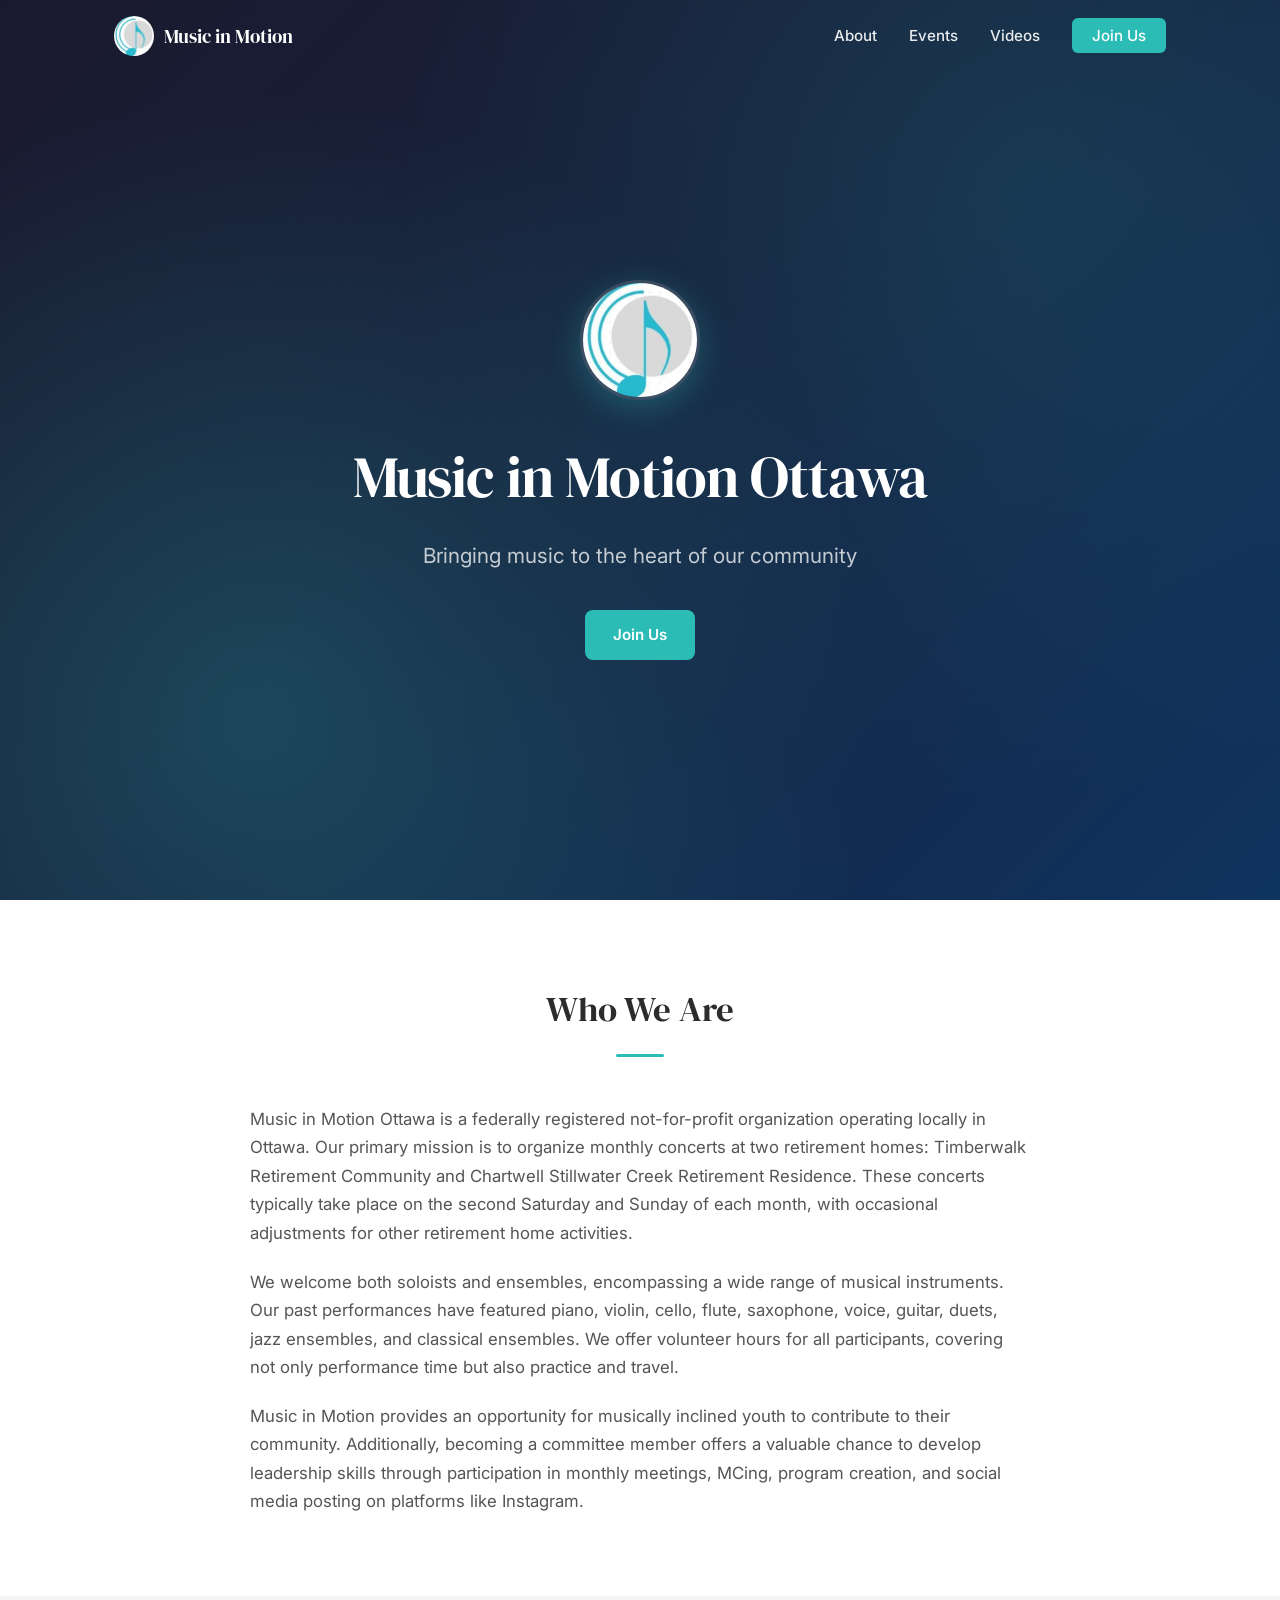
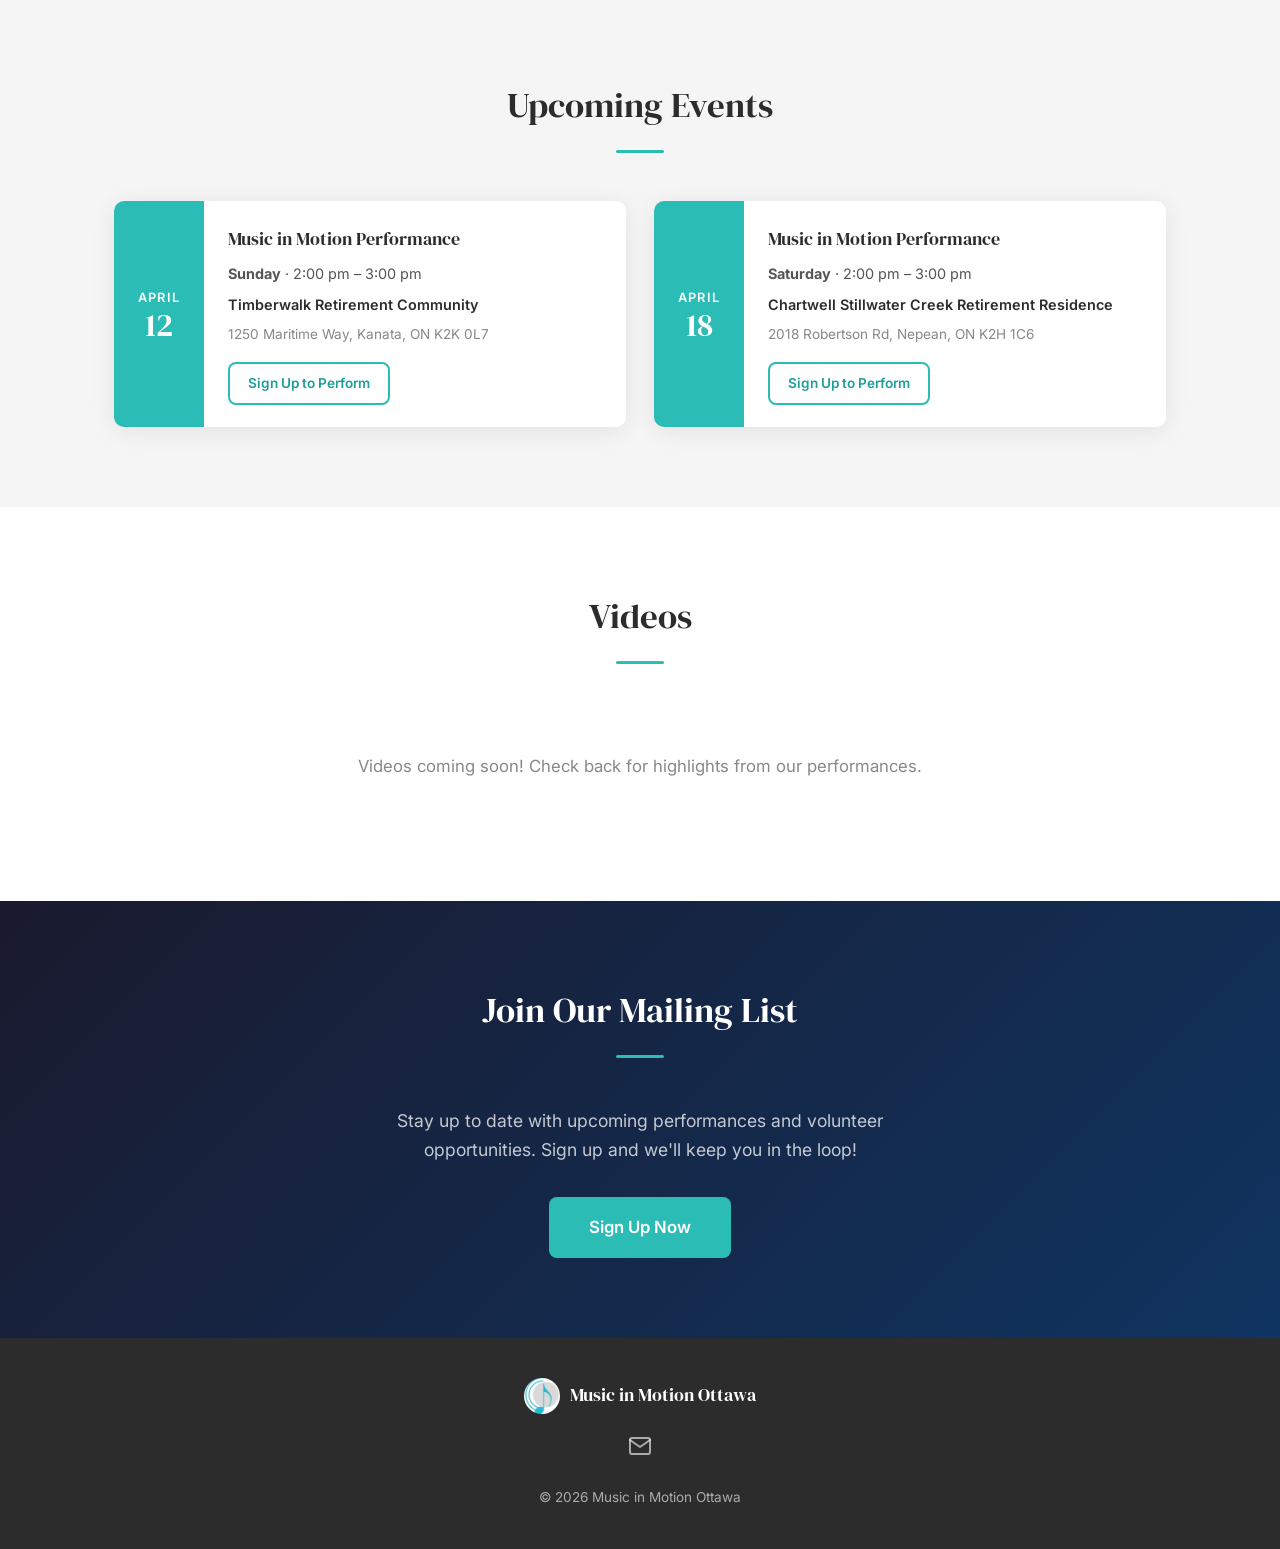
==== index.html @ 3ba87b46 "Initial site for Music in Motion Ottawa" ====
<!DOCTYPE html>
<html lang="en">
<head>
  <meta charset="UTF-8">
  <meta name="viewport" content="width=device-width, initial-scale=1.0">
  <title>Music in Motion Ottawa</title>
  <meta name="description" content="Music in Motion Ottawa is a not-for-profit organization that organizes monthly concerts at retirement homes, providing youth with performance and volunteer opportunities.">
  <link rel="icon" href="images/mim.jpg" type="image/jpeg">
  <link rel="preconnect" href="https://fonts.googleapis.com">
  <link rel="preconnect" href="https://fonts.gstatic.com" crossorigin>
  <link href="https://fonts.googleapis.com/css2?family=DM+Serif+Display&family=Inter:wght@400;500;600&display=swap" rel="stylesheet">
  <link rel="stylesheet" href="style.css">
</head>
<body>

  <!-- Navigation -->
  <nav id="navbar">
    <div class="nav-container">
      <a href="#hero" class="nav-logo">
        <img src="images/mim.jpg" alt="Music in Motion Ottawa logo" id="nav-logo-img">
        <span id="nav-org-name">Music in Motion</span>
      </a>
      <button class="nav-toggle" aria-label="Toggle navigation" aria-expanded="false">
        <span></span><span></span><span></span>
      </button>
      <ul class="nav-links">
        <li><a href="#about">About</a></li>
        <li><a href="#events">Events</a></li>
        <li><a href="#videos">Videos</a></li>
        <li><a href="#join" class="nav-cta">Join Us</a></li>
      </ul>
    </div>
  </nav>

  <!-- Hero -->
  <header id="hero">
    <div class="hero-overlay"></div>
    <div class="hero-content">
      <img src="images/mim.jpg" alt="Music in Motion Ottawa logo" class="hero-logo" id="hero-logo-img">
      <h1 id="hero-title">Music in Motion Ottawa</h1>
      <p id="hero-tagline" class="hero-tagline">Bringing music to the heart of our community</p>
      <a href="#join" class="btn btn-primary">Join Us</a>
    </div>
  </header>

  <!-- About -->
  <section id="about" class="section">
    <div class="container">
      <h2 id="about-heading" class="section-title">Who We Are</h2>
      <div id="about-body" class="about-text">
        <!-- Populated by config.js -->
      </div>
    </div>
  </section>

  <!-- Upcoming Events -->
  <section id="events" class="section section-alt">
    <div class="container">
      <h2 class="section-title">Upcoming Events</h2>
      <div id="events-grid" class="events-grid">
        <!-- Populated by config.js -->
      </div>
    </div>
  </section>

  <!-- Videos -->
  <section id="videos" class="section">
    <div class="container">
      <h2 class="section-title">Videos</h2>
      <div id="videos-grid" class="videos-grid">
        <!-- Populated by config.js -->
      </div>
      <p id="videos-placeholder" class="placeholder-text" style="display:none;">
        Videos coming soon! Check back for highlights from our performances.
      </p>
    </div>
  </section>

  <!-- Join / Mailing List -->
  <section id="join" class="section section-cta">
    <div class="container join-container">
      <h2 id="join-heading" class="section-title">Join Our Mailing List</h2>
      <p id="join-text" class="join-text">Stay up to date with upcoming performances and volunteer opportunities.</p>
      <a id="join-btn" href="#" class="btn btn-primary btn-lg" target="_blank" rel="noopener">Sign Up Now</a>
    </div>
  </section>

  <!-- Footer -->
  <footer id="footer">
    <div class="container footer-inner">
      <div class="footer-brand">
        <img src="images/mim.jpg" alt="Logo" class="footer-logo">
        <span id="footer-org-name">Music in Motion Ottawa</span>
      </div>
      <div id="footer-social" class="footer-social">
        <!-- Populated by config.js -->
      </div>
      <p class="footer-copy">&copy; <span id="footer-year"></span> Music in Motion Ottawa</p>
    </div>
  </footer>

  <script src="config.js"></script>
  <script>
    (function () {
      // -- Populate page from SITE_CONFIG --

      const C = SITE_CONFIG;

      // Hero
      document.getElementById("hero-title").textContent = C.orgName;
      document.getElementById("hero-tagline").textContent = C.tagline;

      // Nav
      document.getElementById("nav-org-name").textContent = C.orgName.replace(" Ottawa", "");

      // About
      document.getElementById("about-heading").textContent = C.aboutHeading;
      const aboutBody = document.getElementById("about-body");
      C.aboutText.forEach(function (para) {
        const p = document.createElement("p");
        p.textContent = para;
        aboutBody.appendChild(p);
      });

      // Events
      const eventsGrid = document.getElementById("events-grid");
      if (C.events.length === 0) {
        eventsGrid.innerHTML = '<p class="placeholder-text">No upcoming events right now. Check back soon!</p>';
      } else {
        C.events.forEach(function (ev) {
          const card = document.createElement("div");
          card.className = "event-card";
          card.innerHTML =
            '<div class="event-date-badge">' +
              '<span class="event-month">' + ev.date.split(" ")[0] + '</span>' +
              '<span class="event-day-num">' + ev.date.split(" ")[1].replace(",", "") + '</span>' +
            '</div>' +
            '<div class="event-details">' +
              '<h3>' + ev.title + '</h3>' +
              '<p class="event-meta"><strong>' + ev.day + '</strong> &middot; ' + ev.time + '</p>' +
              '<p class="event-location">' + ev.location + '</p>' +
              '<p class="event-address">' + ev.address + '</p>' +
              '<a href="' + ev.signUpUrl + '" class="btn btn-outline" target="_blank" rel="noopener">Sign Up to Perform</a>' +
            '</div>';
          eventsGrid.appendChild(card);
        });
      }

      // Videos
      var videosGrid = document.getElementById("videos-grid");
      var videosPlaceholder = document.getElementById("videos-placeholder");
      if (C.videos.length === 0) {
        videosGrid.style.display = "none";
        videosPlaceholder.style.display = "block";
      } else {
        C.videos.forEach(function (vid) {
          var id = extractYouTubeId(vid.url);
          if (!id) return;
          var wrapper = document.createElement("div");
          wrapper.className = "video-item";
          wrapper.innerHTML =
            '<div class="video-embed">' +
              '<iframe src="https://www.youtube.com/embed/' + id + '" title="' + vid.title + '" frameborder="0" allow="accelerometer; autoplay; clipboard-write; encrypted-media; gyroscope; picture-in-picture" allowfullscreen></iframe>' +
            '</div>' +
            '<p class="video-title">' + vid.title + '</p>';
          videosGrid.appendChild(wrapper);
        });
      }

      function extractYouTubeId(url) {
        var m = url.match(/(?:youtube\.com\/watch\?v=|youtu\.be\/)([\w-]{11})/);
        return m ? m[1] : null;
      }

      // Join / Mailing list
      document.getElementById("join-heading").textContent = C.mailingListHeading;
      document.getElementById("join-text").textContent = C.mailingListText;
      document.getElementById("join-btn").href = C.mailingListUrl;

      // Footer
      document.getElementById("footer-org-name").textContent = C.orgName;
      document.getElementById("footer-year").textContent = new Date().getFullYear();

      var footerSocial = document.getElementById("footer-social");
      if (C.social.instagram) {
        footerSocial.innerHTML += '<a href="' + C.social.instagram + '" target="_blank" rel="noopener" aria-label="Instagram">' + svgInstagram + '</a>';
      }
      if (C.social.youtube) {
        footerSocial.innerHTML += '<a href="' + C.social.youtube + '" target="_blank" rel="noopener" aria-label="YouTube">' + svgYouTube + '</a>';
      }
      if (C.social.email) {
        footerSocial.innerHTML += '<a href="mailto:' + C.social.email + '" aria-label="Email">' + svgEmail + '</a>';
      }

      // Inline SVG icons
      var svgInstagram = '<svg xmlns="http://www.w3.org/2000/svg" width="24" height="24" viewBox="0 0 24 24" fill="none" stroke="currentColor" stroke-width="2" stroke-linecap="round" stroke-linejoin="round"><rect x="2" y="2" width="20" height="20" rx="5" ry="5"/><path d="M16 11.37A4 4 0 1 1 12.63 8 4 4 0 0 1 16 11.37z"/><line x1="17.5" y1="6.5" x2="17.51" y2="6.5"/></svg>';
      var svgYouTube = '<svg xmlns="http://www.w3.org/2000/svg" width="24" height="24" viewBox="0 0 24 24" fill="none" stroke="currentColor" stroke-width="2" stroke-linecap="round" stroke-linejoin="round"><path d="M22.54 6.42a2.78 2.78 0 0 0-1.94-2C18.88 4 12 4 12 4s-6.88 0-8.6.46a2.78 2.78 0 0 0-1.94 2A29 29 0 0 0 1 11.75a29 29 0 0 0 .46 5.33A2.78 2.78 0 0 0 3.4 19.1c1.72.46 8.6.46 8.6.46s6.88 0 8.6-.46a2.78 2.78 0 0 0 1.94-2 29 29 0 0 0 .46-5.25 29 29 0 0 0-.46-5.43z"/><polygon points="9.75 15.02 15.5 11.75 9.75 8.48 9.75 15.02"/></svg>';
      var svgEmail = '<svg xmlns="http://www.w3.org/2000/svg" width="24" height="24" viewBox="0 0 24 24" fill="none" stroke="currentColor" stroke-width="2" stroke-linecap="round" stroke-linejoin="round"><path d="M4 4h16c1.1 0 2 .9 2 2v12c0 1.1-.9 2-2 2H4c-1.1 0-2-.9-2-2V6c0-1.1.9-2 2-2z"/><polyline points="22,6 12,13 2,6"/></svg>';

      // Re-run social icons now that SVGs are defined
      footerSocial.innerHTML = "";
      if (C.social.instagram) {
        footerSocial.innerHTML += '<a href="' + C.social.instagram + '" target="_blank" rel="noopener" aria-label="Instagram">' + svgInstagram + '</a>';
      }
      if (C.social.youtube) {
        footerSocial.innerHTML += '<a href="' + C.social.youtube + '" target="_blank" rel="noopener" aria-label="YouTube">' + svgYouTube + '</a>';
      }
      if (C.social.email) {
        footerSocial.innerHTML += '<a href="mailto:' + C.social.email + '" aria-label="Email">' + svgEmail + '</a>';
      }

      // -- Mobile nav toggle --
      var toggle = document.querySelector(".nav-toggle");
      var navLinks = document.querySelector(".nav-links");
      toggle.addEventListener("click", function () {
        var expanded = toggle.getAttribute("aria-expanded") === "true";
        toggle.setAttribute("aria-expanded", !expanded);
        navLinks.classList.toggle("open");
      });

      // Close mobile nav on link click
      document.querySelectorAll(".nav-links a").forEach(function (link) {
        link.addEventListener("click", function () {
          navLinks.classList.remove("open");
          toggle.setAttribute("aria-expanded", "false");
        });
      });

      // -- Sticky nav background on scroll --
      var navbar = document.getElementById("navbar");
      window.addEventListener("scroll", function () {
        if (window.scrollY > 60) {
          navbar.classList.add("scrolled");
        } else {
          navbar.classList.remove("scrolled");
        }
      });

      // -- Smooth scroll --
      document.querySelectorAll('a[href^="#"]').forEach(function (anchor) {
        anchor.addEventListener("click", function (e) {
          var target = document.querySelector(this.getAttribute("href"));
          if (target) {
            e.preventDefault();
            target.scrollIntoView({ behavior: "smooth", block: "start" });
          }
        });
      });

      // -- Scroll reveal animation --
      var revealEls = document.querySelectorAll(".section-title, .event-card, .video-item, .about-text, .join-container");
      var observer = new IntersectionObserver(function (entries) {
        entries.forEach(function (entry) {
          if (entry.isIntersecting) {
            entry.target.classList.add("revealed");
            observer.unobserve(entry.target);
          }
        });
      }, { threshold: 0.15 });
      revealEls.forEach(function (el) { observer.observe(el); });

    })();
  </script>

</body>
</html>
---- style.css ----
/* ============================================================
   Music in Motion Ottawa -- Stylesheet
   ============================================================ */

:root {
  --teal:        #2CBCB6;
  --teal-dark:   #1E9E99;
  --teal-light:  #E6F7F6;
  --charcoal:    #2C2C2C;
  --grey-dark:   #555;
  --grey-medium: #888;
  --grey-light:  #F5F5F5;
  --white:       #FFFFFF;
  --radius:      10px;
  --shadow:      0 4px 24px rgba(0,0,0,.08);
  --transition:  .3s ease;
}

/* ---- Reset & base ---- */

*, *::before, *::after { box-sizing: border-box; margin: 0; padding: 0; }

html {
  scroll-behavior: smooth;
  scroll-padding-top: 80px;
}

body {
  font-family: 'Inter', sans-serif;
  color: var(--charcoal);
  line-height: 1.7;
  -webkit-font-smoothing: antialiased;
}

img { max-width: 100%; display: block; }

a { color: var(--teal-dark); text-decoration: none; transition: color var(--transition); }
a:hover { color: var(--teal); }

h1, h2, h3 { font-family: 'DM Serif Display', serif; font-weight: 400; }

.container {
  max-width: 1100px;
  margin: 0 auto;
  padding: 0 24px;
}

/* ---- Scroll-reveal ---- */

.section-title,
.event-card,
.video-item,
.about-text,
.join-container {
  opacity: 0;
  transform: translateY(30px);
  transition: opacity .6s ease, transform .6s ease;
}

.revealed {
  opacity: 1;
  transform: translateY(0);
}

/* ---- Navigation ---- */

#navbar {
  position: fixed;
  top: 0;
  left: 0;
  width: 100%;
  z-index: 1000;
  transition: background var(--transition), box-shadow var(--transition);
}

#navbar.scrolled {
  background: var(--white);
  box-shadow: 0 2px 12px rgba(0,0,0,.08);
}

.nav-container {
  max-width: 1100px;
  margin: 0 auto;
  padding: 16px 24px;
  display: flex;
  align-items: center;
  justify-content: space-between;
}

.nav-logo {
  display: flex;
  align-items: center;
  gap: 10px;
  font-family: 'DM Serif Display', serif;
  font-size: 1.2rem;
  color: var(--white);
  transition: color var(--transition);
}

#navbar.scrolled .nav-logo { color: var(--charcoal); }

#nav-logo-img {
  width: 40px;
  height: 40px;
  border-radius: 50%;
  object-fit: cover;
}

.nav-links {
  list-style: none;
  display: flex;
  gap: 32px;
  align-items: center;
}

.nav-links a {
  color: rgba(255,255,255,.9);
  font-weight: 500;
  font-size: .95rem;
  transition: color var(--transition);
}

#navbar.scrolled .nav-links a { color: var(--charcoal); }
.nav-links a:hover { color: var(--teal); }

.nav-cta {
  background: var(--teal);
  color: var(--white) !important;
  padding: 8px 20px;
  border-radius: 6px;
  transition: background var(--transition) !important;
}
.nav-cta:hover { background: var(--teal-dark); color: var(--white) !important; }

/* Hamburger */
.nav-toggle {
  display: none;
  flex-direction: column;
  gap: 5px;
  background: none;
  border: none;
  cursor: pointer;
  padding: 4px;
}
.nav-toggle span {
  width: 26px;
  height: 2px;
  background: var(--white);
  border-radius: 2px;
  transition: background var(--transition);
}
#navbar.scrolled .nav-toggle span { background: var(--charcoal); }

/* ---- Hero ---- */

#hero {
  position: relative;
  min-height: 100vh;
  display: flex;
  align-items: center;
  justify-content: center;
  text-align: center;
  background: linear-gradient(135deg, #1a1a2e 0%, #16213e 50%, #0f3460 100%);
  overflow: hidden;
}

.hero-overlay {
  position: absolute;
  inset: 0;
  background:
    radial-gradient(circle at 20% 80%, rgba(44,188,182,.25) 0%, transparent 50%),
    radial-gradient(circle at 80% 20%, rgba(44,188,182,.15) 0%, transparent 50%);
}

.hero-content {
  position: relative;
  z-index: 1;
  padding: 120px 24px 80px;
}

.hero-logo {
  width: 120px;
  height: 120px;
  border-radius: 50%;
  object-fit: cover;
  margin: 0 auto 28px;
  box-shadow: 0 8px 32px rgba(44,188,182,.3);
  border: 3px solid rgba(255,255,255,.15);
}

#hero-title {
  font-size: clamp(2.2rem, 5vw, 3.6rem);
  color: var(--white);
  margin-bottom: 12px;
  letter-spacing: -.02em;
}

.hero-tagline {
  font-size: clamp(1rem, 2.5vw, 1.3rem);
  color: rgba(255,255,255,.75);
  margin-bottom: 36px;
  max-width: 500px;
  margin-left: auto;
  margin-right: auto;
}

/* ---- Buttons ---- */

.btn {
  display: inline-block;
  font-family: 'Inter', sans-serif;
  font-weight: 600;
  font-size: .95rem;
  padding: 12px 28px;
  border-radius: 8px;
  transition: background var(--transition), transform var(--transition), box-shadow var(--transition);
  cursor: pointer;
  border: none;
}

.btn-primary {
  background: var(--teal);
  color: var(--white);
}
.btn-primary:hover {
  background: var(--teal-dark);
  color: var(--white);
  transform: translateY(-2px);
  box-shadow: 0 6px 20px rgba(44,188,182,.35);
}

.btn-outline {
  background: transparent;
  color: var(--teal-dark);
  border: 2px solid var(--teal);
}
.btn-outline:hover {
  background: var(--teal);
  color: var(--white);
  transform: translateY(-2px);
}

.btn-lg { padding: 16px 40px; font-size: 1.05rem; }

/* ---- Sections ---- */

.section {
  padding: 80px 0;
}

.section-alt {
  background: var(--grey-light);
}

.section-title {
  font-size: clamp(1.6rem, 3vw, 2.2rem);
  text-align: center;
  margin-bottom: 48px;
  position: relative;
}

.section-title::after {
  content: "";
  display: block;
  width: 48px;
  height: 3px;
  background: var(--teal);
  margin: 14px auto 0;
  border-radius: 2px;
}

/* ---- About ---- */

.about-text {
  max-width: 780px;
  margin: 0 auto;
}

.about-text p {
  margin-bottom: 20px;
  color: var(--grey-dark);
  font-size: 1.05rem;
}

.about-text p:last-child { margin-bottom: 0; }

/* ---- Events ---- */

.events-grid {
  display: grid;
  grid-template-columns: repeat(auto-fit, minmax(320px, 1fr));
  gap: 28px;
}

.event-card {
  background: var(--white);
  border-radius: var(--radius);
  box-shadow: var(--shadow);
  overflow: hidden;
  display: flex;
  transition: transform var(--transition), box-shadow var(--transition);
}

.event-card:hover {
  transform: translateY(-4px);
  box-shadow: 0 8px 32px rgba(0,0,0,.12);
}

.event-date-badge {
  background: var(--teal);
  color: var(--white);
  display: flex;
  flex-direction: column;
  align-items: center;
  justify-content: center;
  padding: 20px 22px;
  min-width: 90px;
}

.event-month {
  font-size: .8rem;
  text-transform: uppercase;
  letter-spacing: .08em;
  font-weight: 600;
}

.event-day-num {
  font-family: 'DM Serif Display', serif;
  font-size: 2rem;
  line-height: 1;
}

.event-details {
  padding: 22px 24px;
  display: flex;
  flex-direction: column;
  gap: 6px;
}

.event-details h3 {
  font-size: 1.15rem;
  margin-bottom: 2px;
}

.event-meta {
  font-size: .9rem;
  color: var(--grey-dark);
}

.event-location {
  font-weight: 600;
  font-size: .9rem;
}

.event-address {
  font-size: .85rem;
  color: var(--grey-medium);
}

.event-details .btn {
  margin-top: 10px;
  align-self: flex-start;
  padding: 8px 18px;
  font-size: .85rem;
}

/* ---- Videos ---- */

.videos-grid {
  display: grid;
  grid-template-columns: repeat(auto-fit, minmax(300px, 1fr));
  gap: 28px;
}

.video-item {
  border-radius: var(--radius);
  overflow: hidden;
  box-shadow: var(--shadow);
  background: var(--white);
  transition: transform var(--transition);
}

.video-item:hover { transform: translateY(-4px); }

.video-embed {
  position: relative;
  padding-bottom: 56.25%;
  height: 0;
}

.video-embed iframe {
  position: absolute;
  top: 0;
  left: 0;
  width: 100%;
  height: 100%;
}

.video-title {
  padding: 14px 18px;
  font-weight: 600;
  font-size: .95rem;
}

.placeholder-text {
  text-align: center;
  color: var(--grey-medium);
  font-size: 1.05rem;
  padding: 40px 0;
}

/* ---- Join / CTA ---- */

.section-cta {
  background: linear-gradient(135deg, #1a1a2e 0%, #0f3460 100%);
  color: var(--white);
  text-align: center;
}

.section-cta .section-title { color: var(--white); }
.section-cta .section-title::after { background: var(--teal); }

.join-container {
  max-width: 600px;
  margin: 0 auto;
}

.join-text {
  font-size: 1.1rem;
  color: rgba(255,255,255,.75);
  margin-bottom: 32px;
}

/* ---- Footer ---- */

#footer {
  background: var(--charcoal);
  color: rgba(255,255,255,.6);
  padding: 40px 0;
}

.footer-inner {
  display: flex;
  flex-direction: column;
  align-items: center;
  gap: 20px;
  text-align: center;
}

.footer-brand {
  display: flex;
  align-items: center;
  gap: 10px;
  color: var(--white);
  font-family: 'DM Serif Display', serif;
  font-size: 1.1rem;
}

.footer-logo {
  width: 36px;
  height: 36px;
  border-radius: 50%;
  object-fit: cover;
}

.footer-social {
  display: flex;
  gap: 20px;
}

.footer-social a {
  color: rgba(255,255,255,.6);
  transition: color var(--transition);
}
.footer-social a:hover { color: var(--teal); }

.footer-copy {
  font-size: .85rem;
}

/* ---- Responsive ---- */

@media (max-width: 768px) {
  .nav-toggle { display: flex; }

  .nav-links {
    position: fixed;
    top: 0;
    right: -100%;
    width: 260px;
    height: 100vh;
    flex-direction: column;
    background: var(--white);
    padding: 80px 32px 32px;
    gap: 24px;
    box-shadow: -4px 0 24px rgba(0,0,0,.1);
    transition: right var(--transition);
  }

  .nav-links.open { right: 0; }

  .nav-links a { color: var(--charcoal) !important; font-size: 1.1rem; }

  .event-card { flex-direction: column; }

  .event-date-badge {
    flex-direction: row;
    gap: 8px;
    padding: 14px 20px;
    min-width: unset;
  }

  .event-day-num { font-size: 1.3rem; }

  .section { padding: 56px 0; }

  .hero-logo { width: 90px; height: 90px; }
}

@media (max-width: 480px) {
  .events-grid { grid-template-columns: 1fr; }
  .videos-grid { grid-template-columns: 1fr; }
}
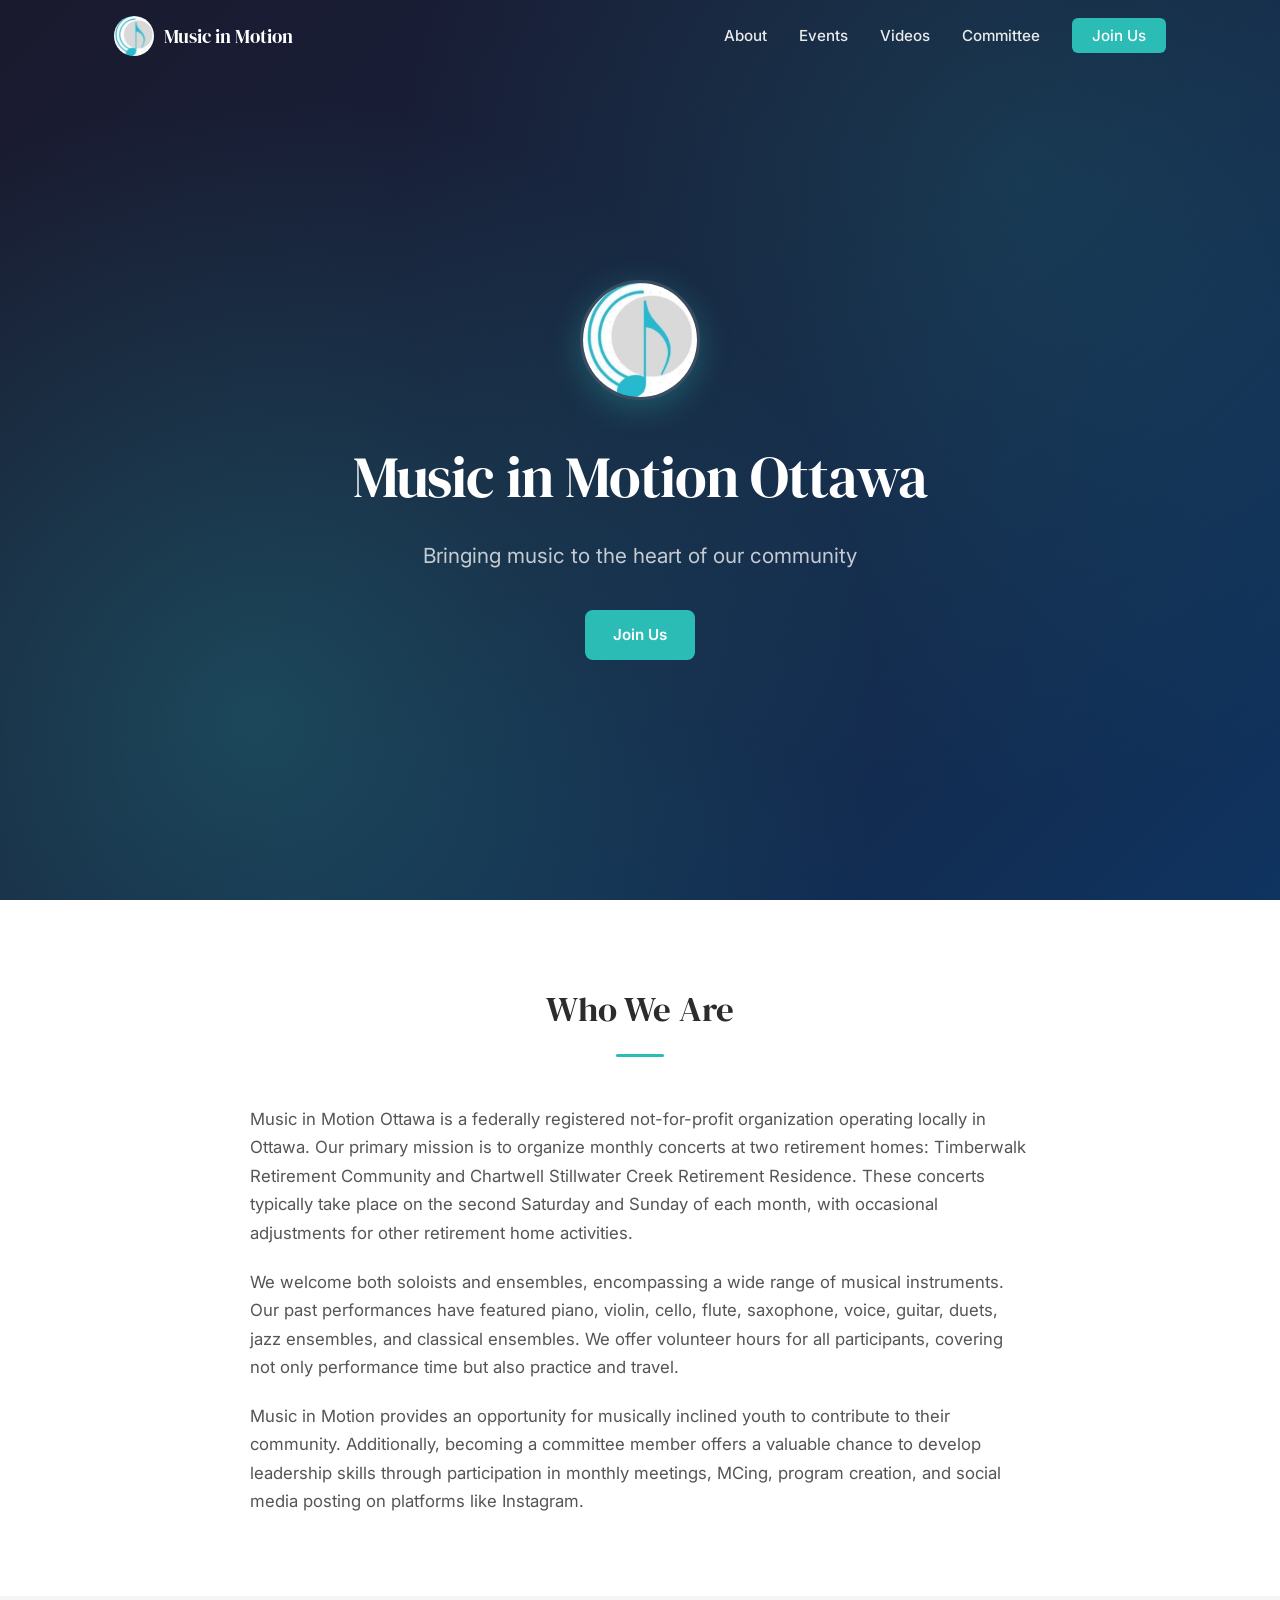
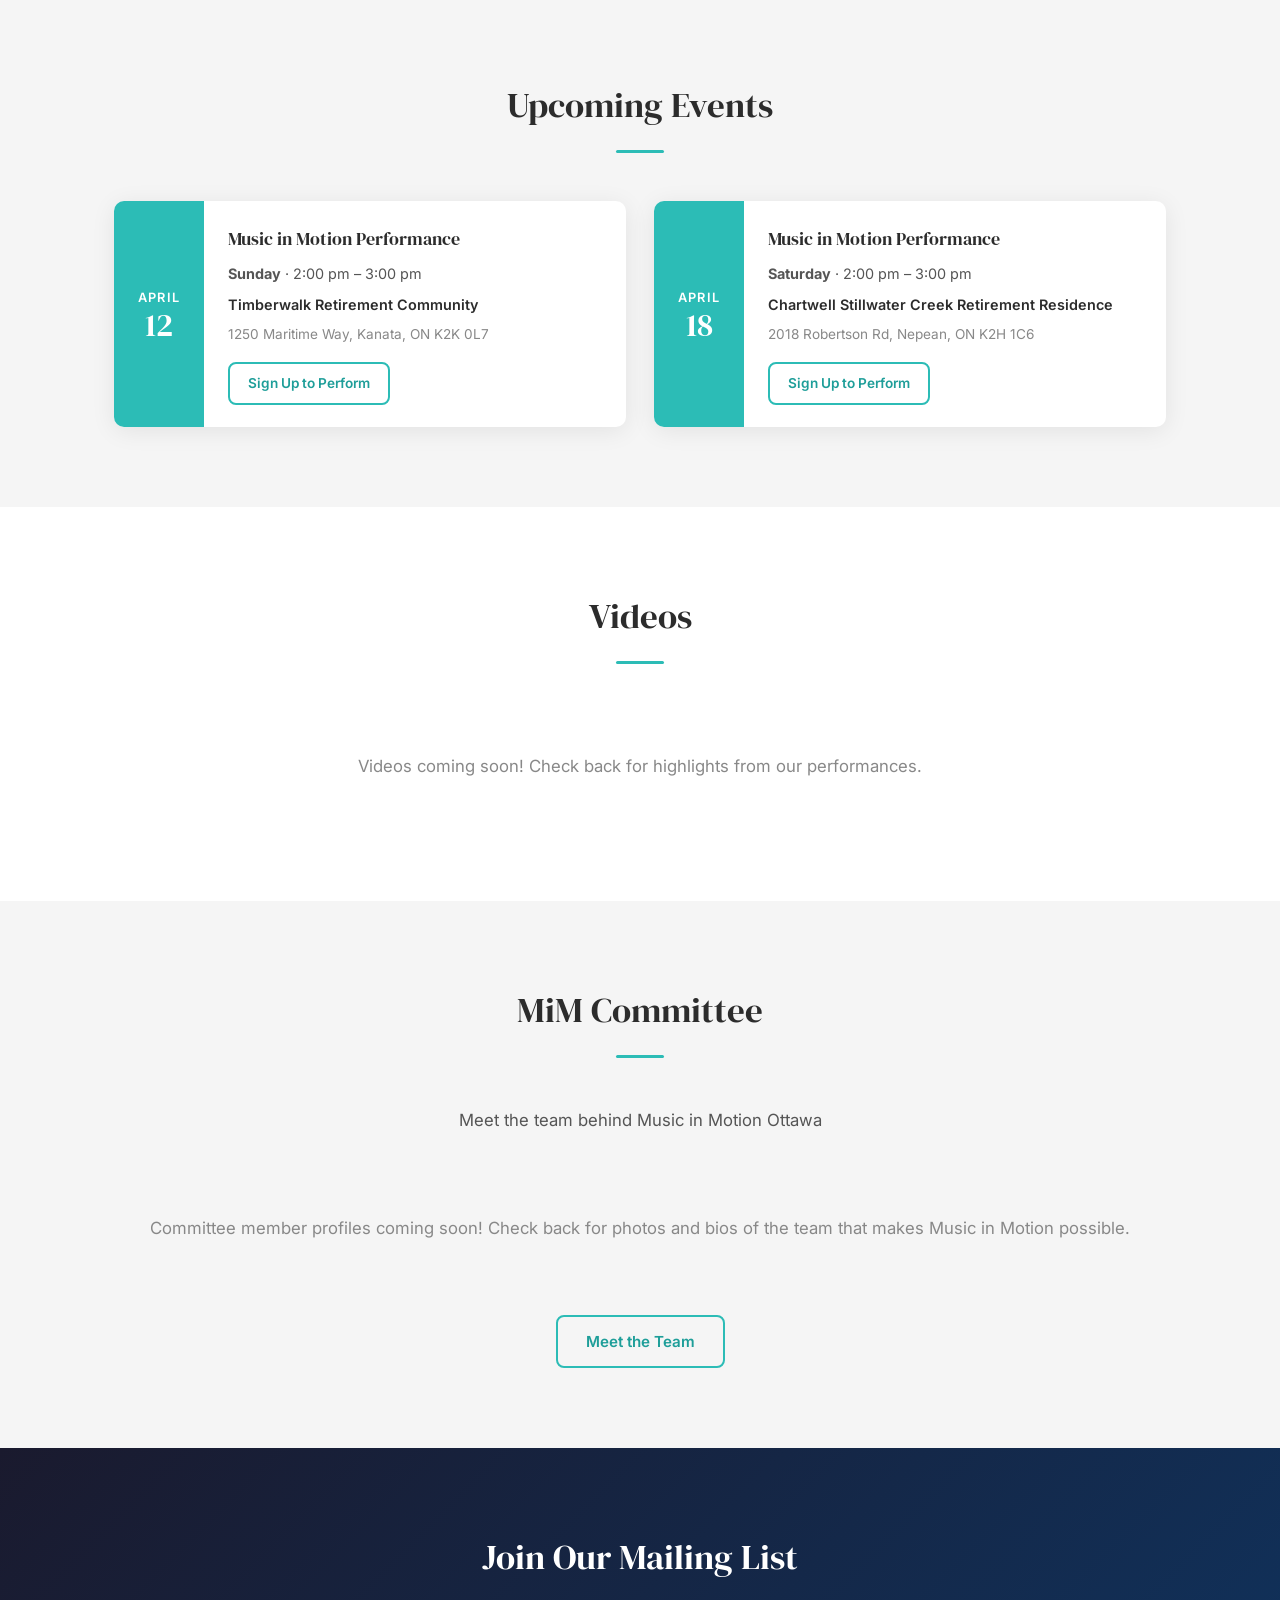
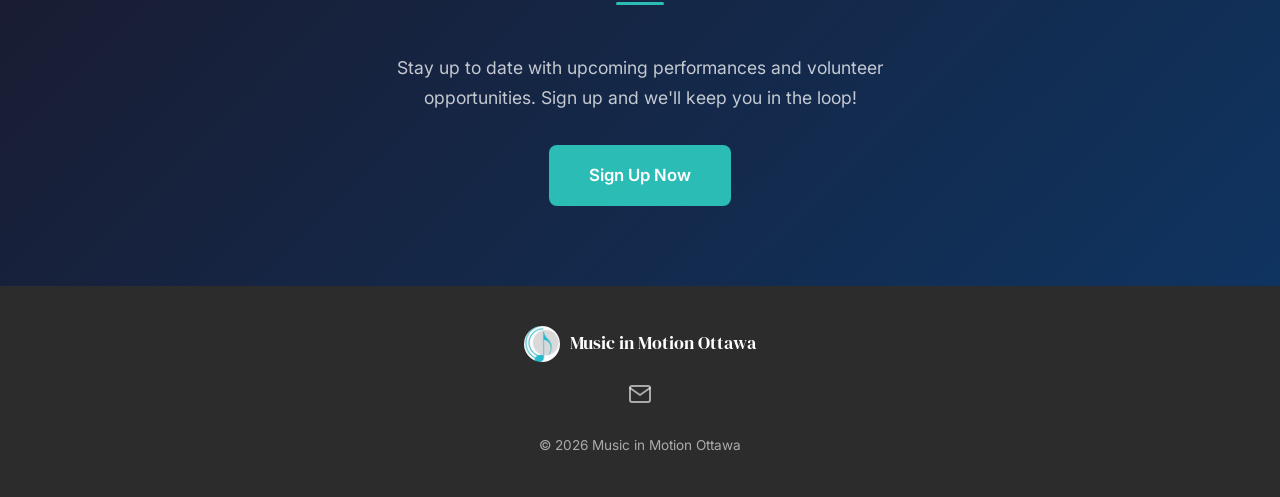
==== commit ea424b5f: "Add MiM Committee page and section - Add committee.html as a dedicated page for member profiles - Ad" ====
--- a/index.html
+++ b/index.html
@@ -27,6 +27,7 @@
         <li><a href="#about">About</a></li>
         <li><a href="#events">Events</a></li>
         <li><a href="#videos">Videos</a></li>
+        <li><a href="committee.html">Committee</a></li>
         <li><a href="#join" class="nav-cta">Join Us</a></li>
       </ul>
     </div>
@@ -73,6 +74,20 @@
       <p id="videos-placeholder" class="placeholder-text" style="display:none;">
         Videos coming soon! Check back for highlights from our performances.
       </p>
+    </div>
+  </section>
+
+  <!-- Committee -->
+  <section id="committee" class="section section-alt">
+    <div class="container">
+      <h2 class="section-title">MiM Committee</h2>
+      <p class="committee-intro">Meet the team behind Music in Motion Ottawa</p>
+      <div id="committee-grid" class="committee-grid">
+        <p class="placeholder-text">Committee member profiles coming soon! Check back for photos and bios of the team that makes Music in Motion possible.</p>
+      </div>
+      <div style="text-align:center; margin-top:32px;">
+        <a href="committee.html" class="btn btn-outline">Meet the Team</a>
+      </div>
     </div>
   </section>
 
@@ -248,7 +263,7 @@
       });
 
       // -- Scroll reveal animation --
-      var revealEls = document.querySelectorAll(".section-title, .event-card, .video-item, .about-text, .join-container");
+      var revealEls = document.querySelectorAll(".section-title, .event-card, .video-item, .about-text, .join-container, .committee-grid");
       var observer = new IntersectionObserver(function (entries) {
         entries.forEach(function (entry) {
           if (entry.isIntersecting) {
--- a/style.css
+++ b/style.css
@@ -51,7 +51,8 @@
 .event-card,
 .video-item,
 .about-text,
-.join-container {
+.join-container,
+.committee-grid {
   opacity: 0;
   transform: translateY(30px);
   transition: opacity .6s ease, transform .6s ease;
@@ -476,6 +477,91 @@
 
 .footer-copy {
   font-size: .85rem;
+}
+
+/* ---- Page Header (sub-pages) ---- */
+
+.page-header {
+  background: linear-gradient(135deg, #1a1a2e 0%, #16213e 50%, #0f3460 100%);
+  padding: 140px 0 60px;
+  text-align: center;
+}
+
+.page-title {
+  font-size: clamp(2rem, 4vw, 3rem);
+  color: var(--white);
+  margin-bottom: 12px;
+}
+
+.page-subtitle {
+  font-size: clamp(1rem, 2vw, 1.2rem);
+  color: rgba(255,255,255,.7);
+  max-width: 500px;
+  margin: 0 auto;
+}
+
+/* ---- Committee ---- */
+
+.committee-intro {
+  text-align: center;
+  color: var(--grey-dark);
+  font-size: 1.05rem;
+  margin-bottom: 40px;
+}
+
+.committee-grid {
+  display: grid;
+  grid-template-columns: repeat(auto-fit, minmax(280px, 1fr));
+  gap: 32px;
+}
+
+.committee-card {
+  background: var(--white);
+  border-radius: var(--radius);
+  box-shadow: var(--shadow);
+  overflow: hidden;
+  text-align: center;
+  transition: transform var(--transition), box-shadow var(--transition);
+}
+
+.committee-card:hover {
+  transform: translateY(-4px);
+  box-shadow: 0 8px 32px rgba(0,0,0,.12);
+}
+
+.committee-photo {
+  width: 100%;
+  aspect-ratio: 1;
+  object-fit: cover;
+  background: var(--grey-light);
+}
+
+.committee-info {
+  padding: 20px 24px 28px;
+}
+
+.committee-name {
+  font-size: 1.2rem;
+  margin-bottom: 4px;
+}
+
+.committee-role {
+  font-size: .9rem;
+  color: var(--teal-dark);
+  font-weight: 600;
+  margin-bottom: 12px;
+}
+
+.committee-bio {
+  font-size: .92rem;
+  color: var(--grey-dark);
+  line-height: 1.6;
+}
+
+/* ---- Active nav link ---- */
+
+.nav-links a.active {
+  color: var(--teal) !important;
 }
 
 /* ---- Responsive ---- */
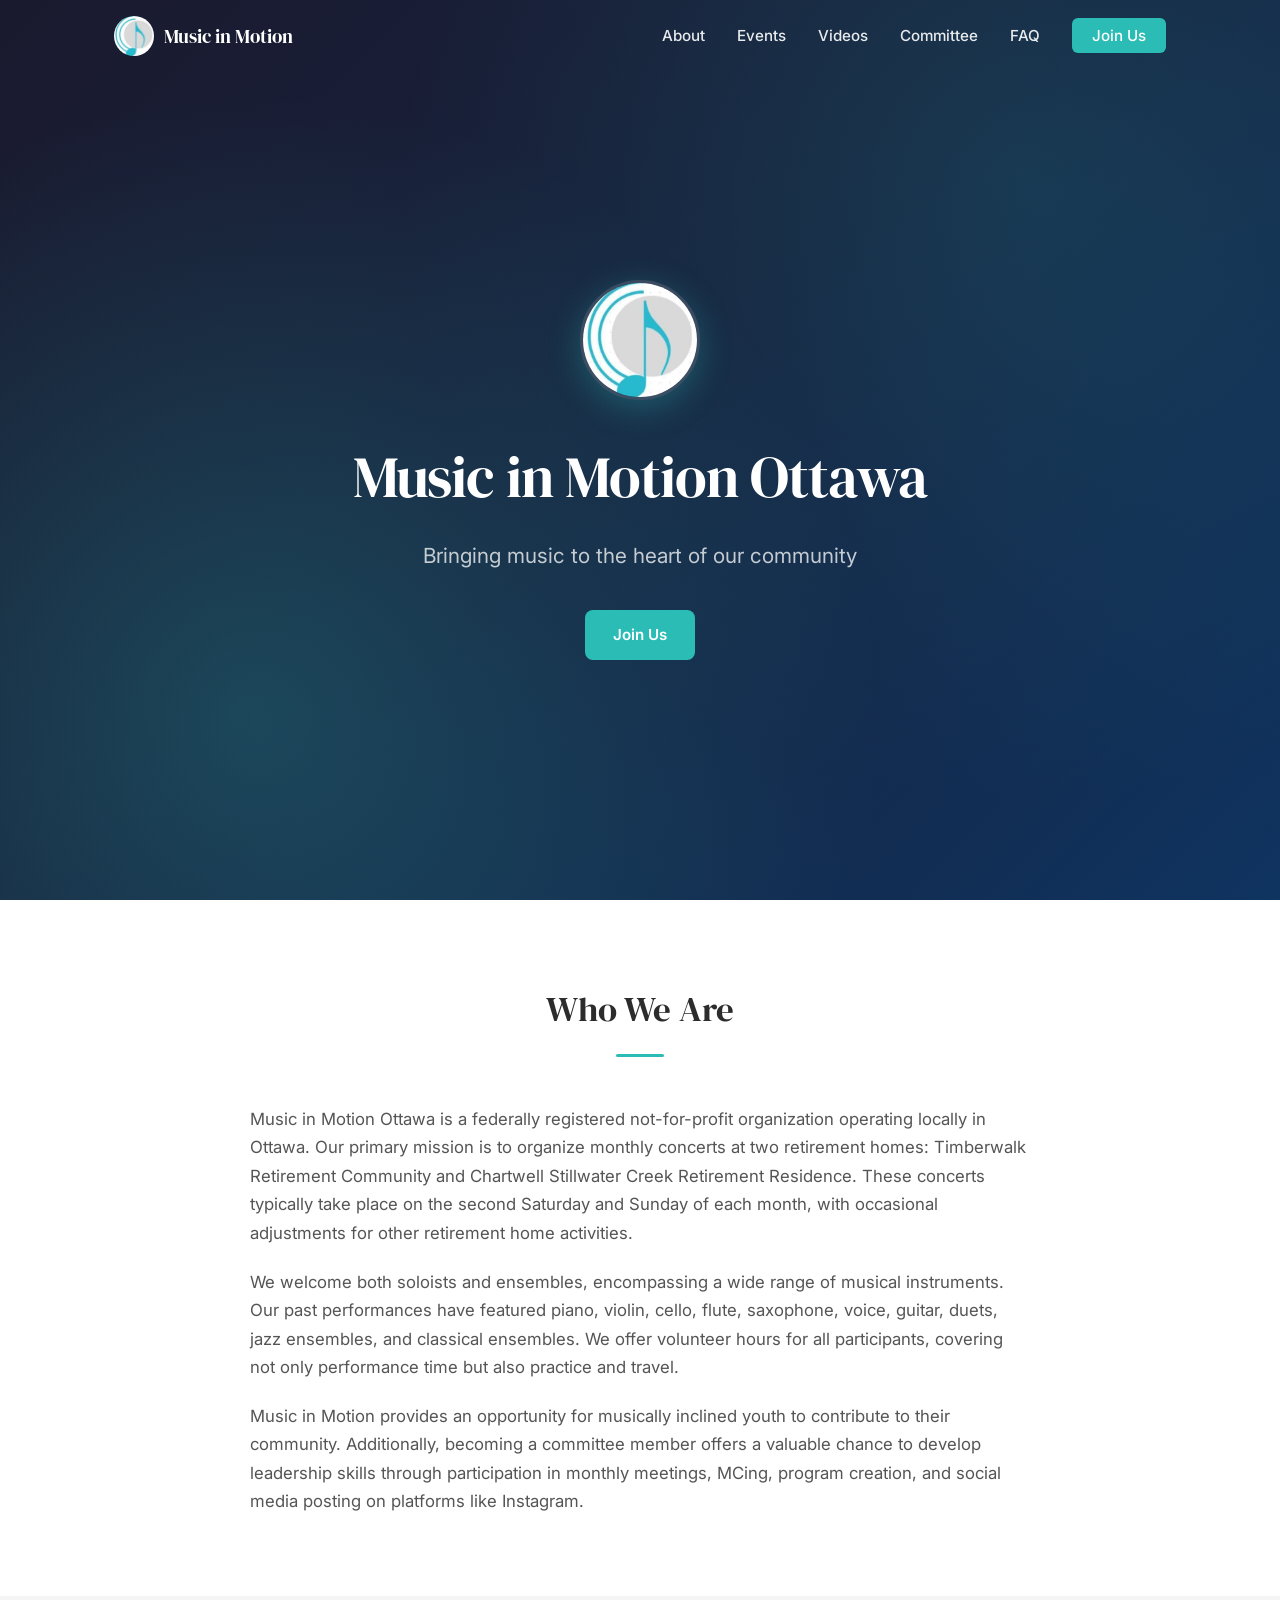
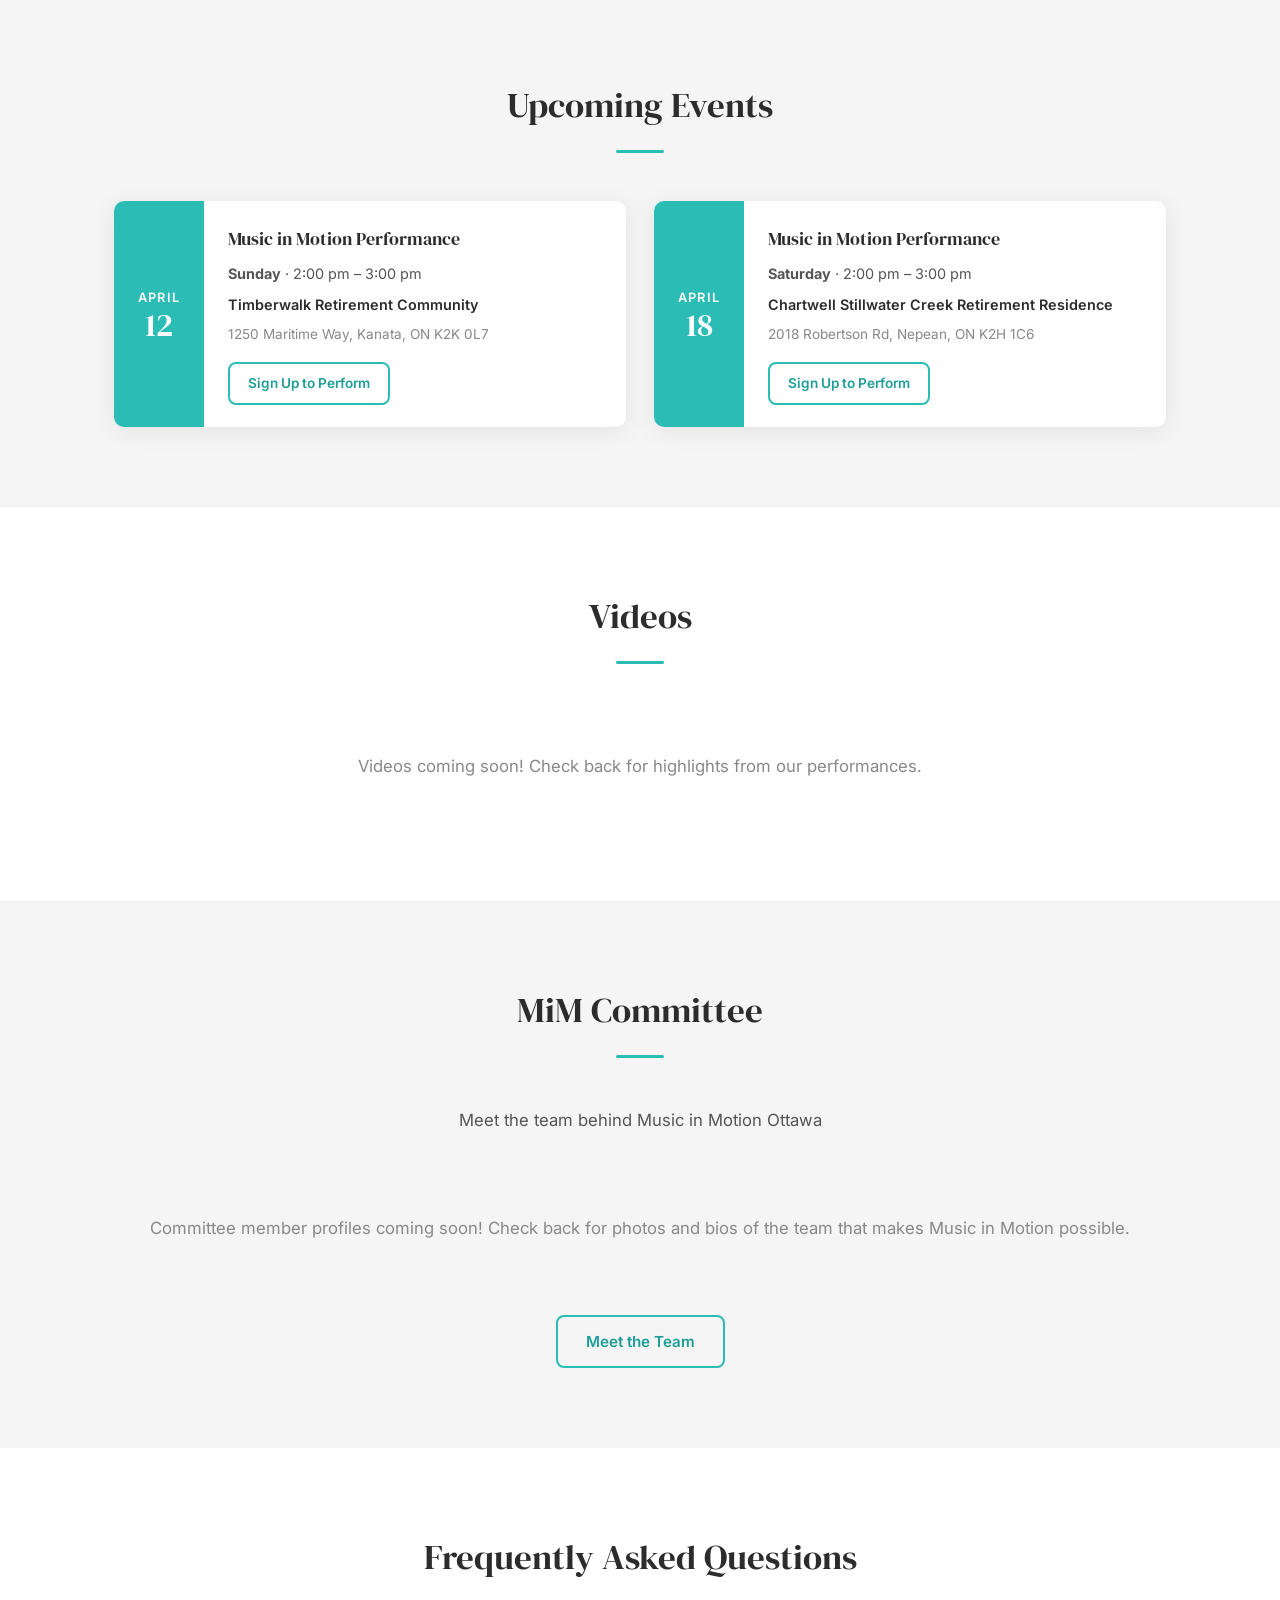
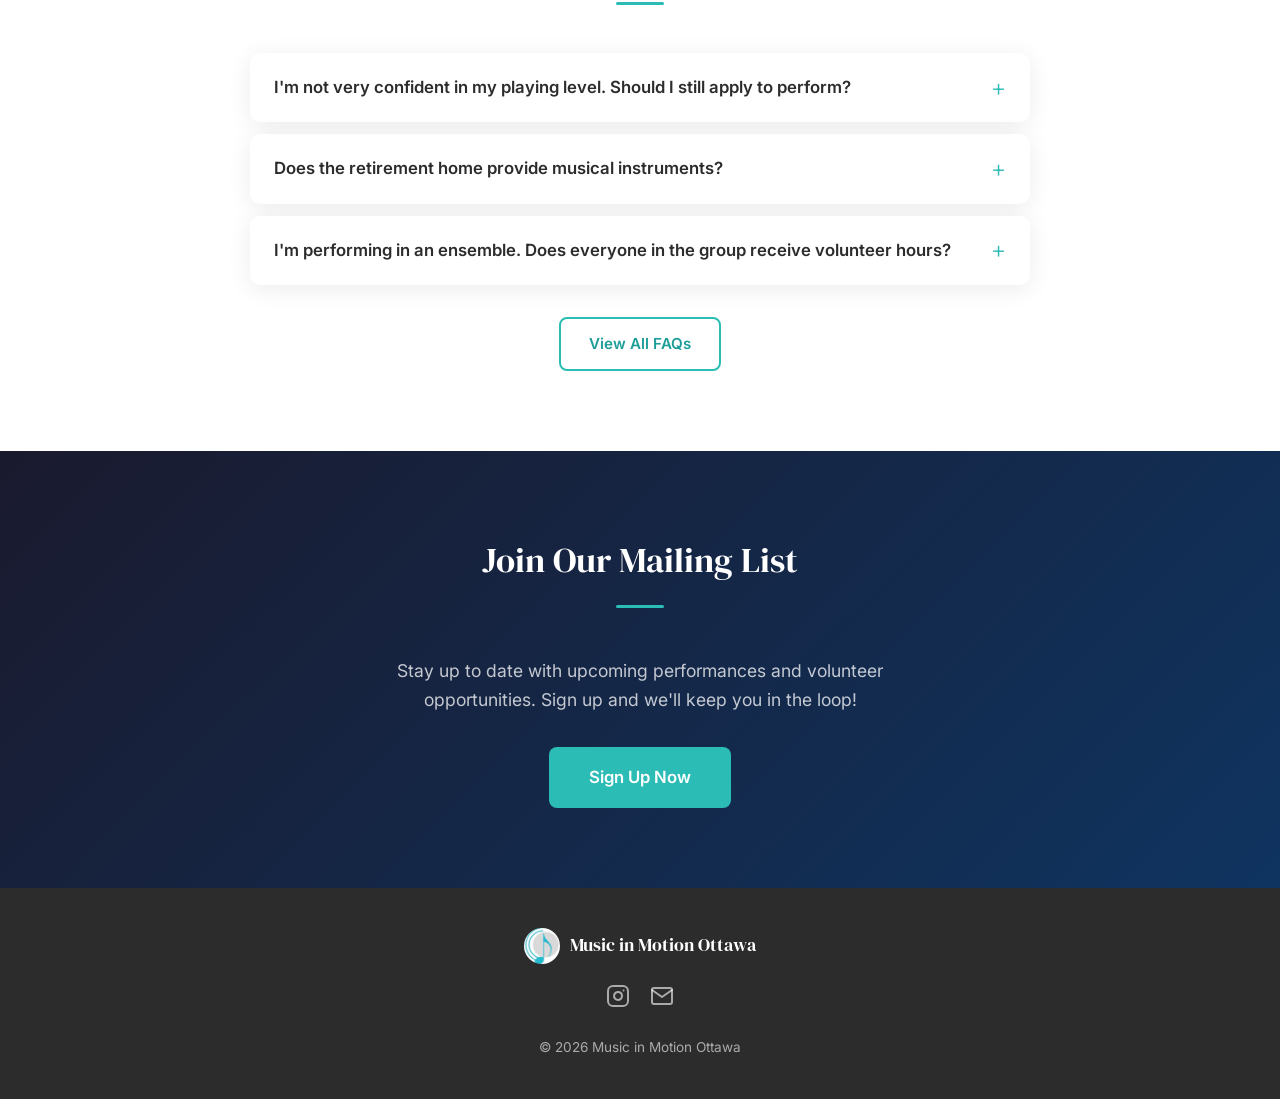
==== commit 3abcf627: "Add FAQ page and update README with PR workflow - Create faq.html with 7 Q&As in an accordion layout" ====
--- a/index.html
+++ b/index.html
@@ -28,6 +28,7 @@
         <li><a href="#events">Events</a></li>
         <li><a href="#videos">Videos</a></li>
         <li><a href="committee.html">Committee</a></li>
+        <li><a href="#faq">FAQ</a></li>
         <li><a href="#join" class="nav-cta">Join Us</a></li>
       </ul>
     </div>
@@ -87,6 +88,42 @@
       </div>
       <div style="text-align:center; margin-top:32px;">
         <a href="committee.html" class="btn btn-outline">Meet the Team</a>
+      </div>
+    </div>
+  </section>
+
+  <!-- FAQ -->
+  <section id="faq" class="section">
+    <div class="container">
+      <h2 class="section-title">Frequently Asked Questions</h2>
+      <div class="faq-list">
+        <div class="faq-item">
+          <button class="faq-question" aria-expanded="false">
+            I'm not very confident in my playing level. Should I still apply to perform?
+          </button>
+          <div class="faq-answer">
+            <p>Absolutely! Performers of all age groups and skill levels are welcome. What matters most is your willingness to share music with the seniors — they truly appreciate it.</p>
+          </div>
+        </div>
+        <div class="faq-item">
+          <button class="faq-question" aria-expanded="false">
+            Does the retirement home provide musical instruments?
+          </button>
+          <div class="faq-answer">
+            <p>A piano is available at the retirement home. For all other instruments, you will need to bring your own.</p>
+          </div>
+        </div>
+        <div class="faq-item">
+          <button class="faq-question" aria-expanded="false">
+            I'm performing in an ensemble. Does everyone in the group receive volunteer hours?
+          </button>
+          <div class="faq-answer">
+            <p>Yes! Every member of an ensemble receives the same volunteer hours as a solo performer.</p>
+          </div>
+        </div>
+      </div>
+      <div style="text-align:center; margin-top:32px;">
+        <a href="faq.html" class="btn btn-outline">View All FAQs</a>
       </div>
     </div>
   </section>
@@ -262,8 +299,24 @@
         });
       });
 
+      // -- FAQ accordion --
+      document.querySelectorAll(".faq-question").forEach(function (btn) {
+        btn.addEventListener("click", function () {
+          var item = btn.parentElement;
+          var isOpen = item.classList.contains("open");
+          document.querySelectorAll(".faq-item.open").forEach(function (openItem) {
+            openItem.classList.remove("open");
+            openItem.querySelector(".faq-question").setAttribute("aria-expanded", "false");
+          });
+          if (!isOpen) {
+            item.classList.add("open");
+            btn.setAttribute("aria-expanded", "true");
+          }
+        });
+      });
+
       // -- Scroll reveal animation --
-      var revealEls = document.querySelectorAll(".section-title, .event-card, .video-item, .about-text, .join-container, .committee-grid");
+      var revealEls = document.querySelectorAll(".section-title, .event-card, .video-item, .about-text, .join-container, .committee-grid, .faq-list");
       var observer = new IntersectionObserver(function (entries) {
         entries.forEach(function (entry) {
           if (entry.isIntersecting) {
--- a/style.css
+++ b/style.css
@@ -556,6 +556,77 @@
   font-size: .92rem;
   color: var(--grey-dark);
   line-height: 1.6;
+}
+
+/* ---- FAQ ---- */
+
+.faq-list {
+  max-width: 780px;
+  margin: 0 auto;
+  display: flex;
+  flex-direction: column;
+  gap: 12px;
+}
+
+.faq-item {
+  background: var(--white);
+  border-radius: var(--radius);
+  box-shadow: var(--shadow);
+  overflow: hidden;
+  transition: box-shadow var(--transition);
+}
+
+.faq-item:hover {
+  box-shadow: 0 6px 28px rgba(0,0,0,.1);
+}
+
+.faq-question {
+  width: 100%;
+  text-align: left;
+  padding: 22px 56px 22px 24px;
+  border: none;
+  background: none;
+  font-family: 'Inter', sans-serif;
+  font-size: 1.05rem;
+  font-weight: 600;
+  color: var(--charcoal);
+  cursor: pointer;
+  position: relative;
+  line-height: 1.5;
+}
+
+.faq-question::after {
+  content: "+";
+  position: absolute;
+  right: 24px;
+  top: 50%;
+  transform: translateY(-50%);
+  font-size: 1.5rem;
+  font-weight: 300;
+  color: var(--teal);
+  transition: transform var(--transition);
+}
+
+.faq-item.open .faq-question::after {
+  content: "−";
+}
+
+.faq-answer {
+  max-height: 0;
+  overflow: hidden;
+  transition: max-height .35s ease, padding .35s ease;
+  padding: 0 24px;
+}
+
+.faq-item.open .faq-answer {
+  max-height: 300px;
+  padding: 0 24px 22px;
+}
+
+.faq-answer p {
+  color: var(--grey-dark);
+  font-size: 1rem;
+  line-height: 1.7;
 }
 
 /* ---- Active nav link ---- */
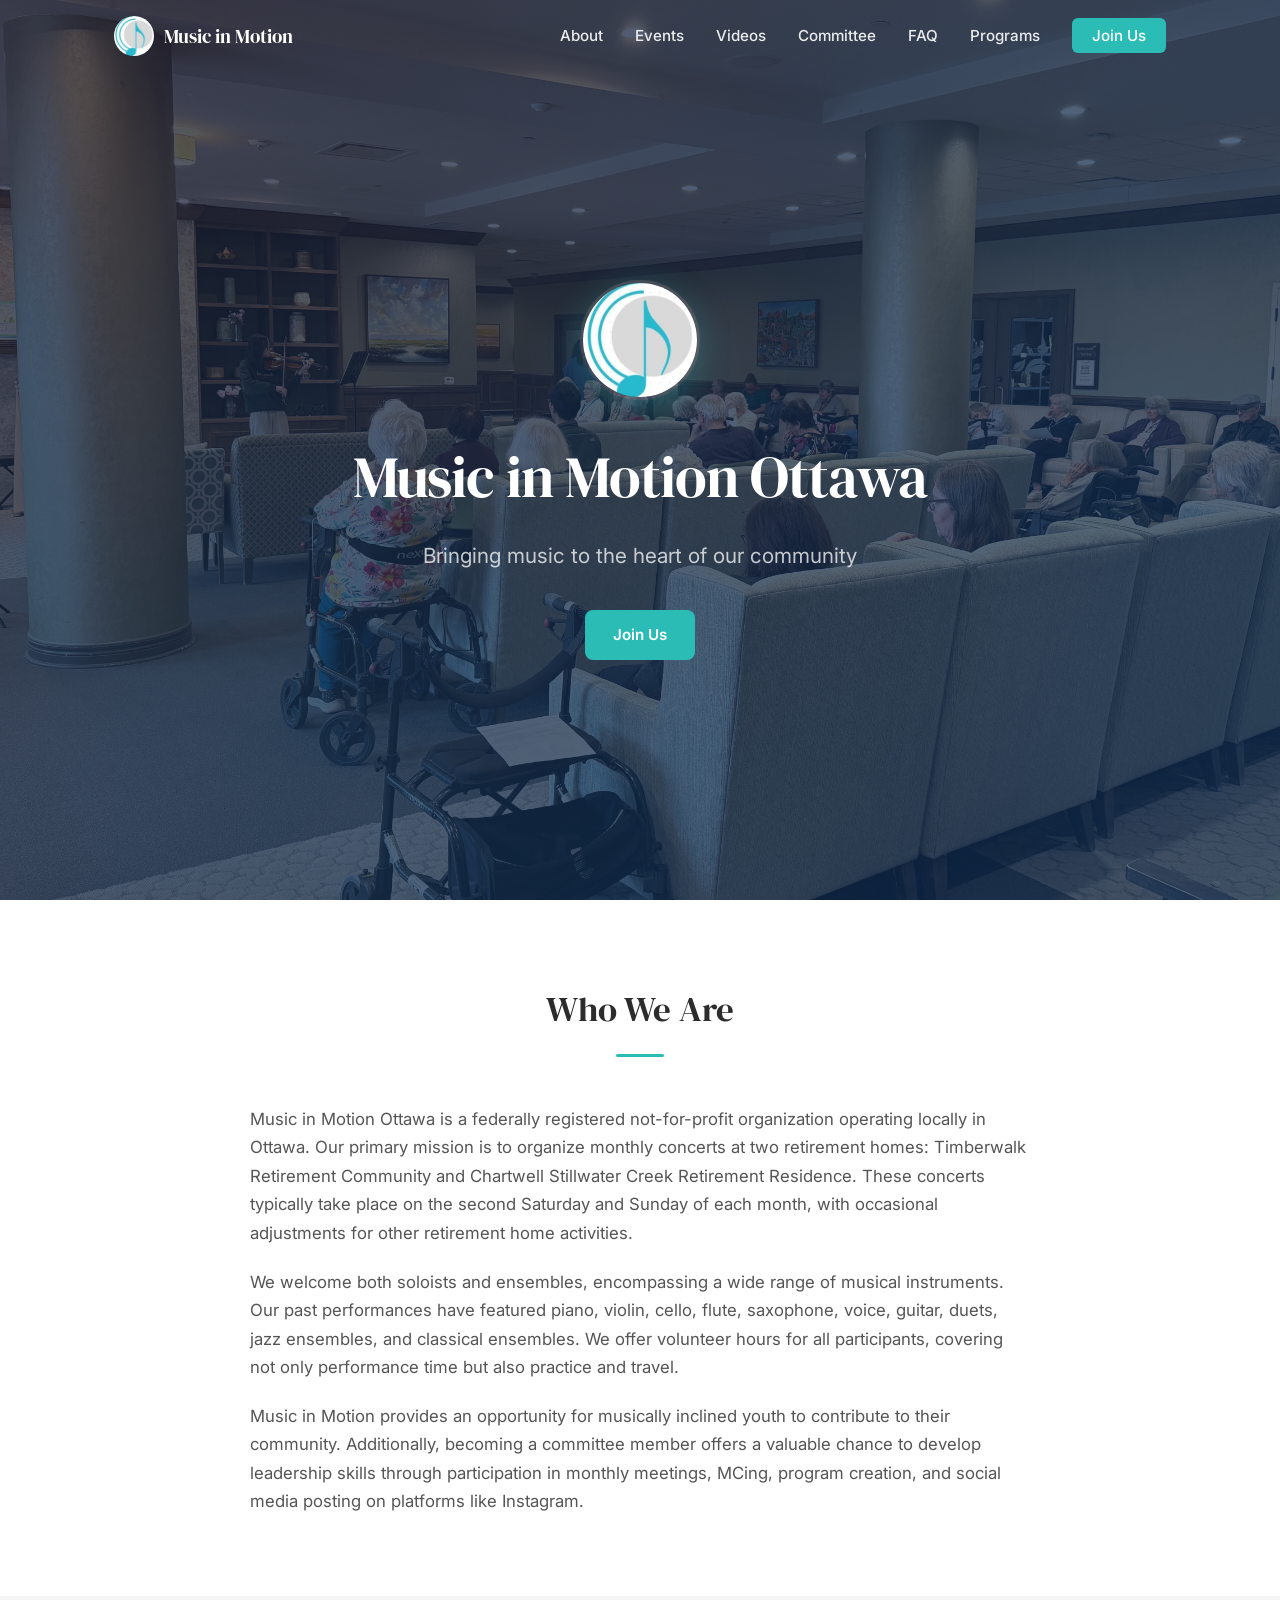
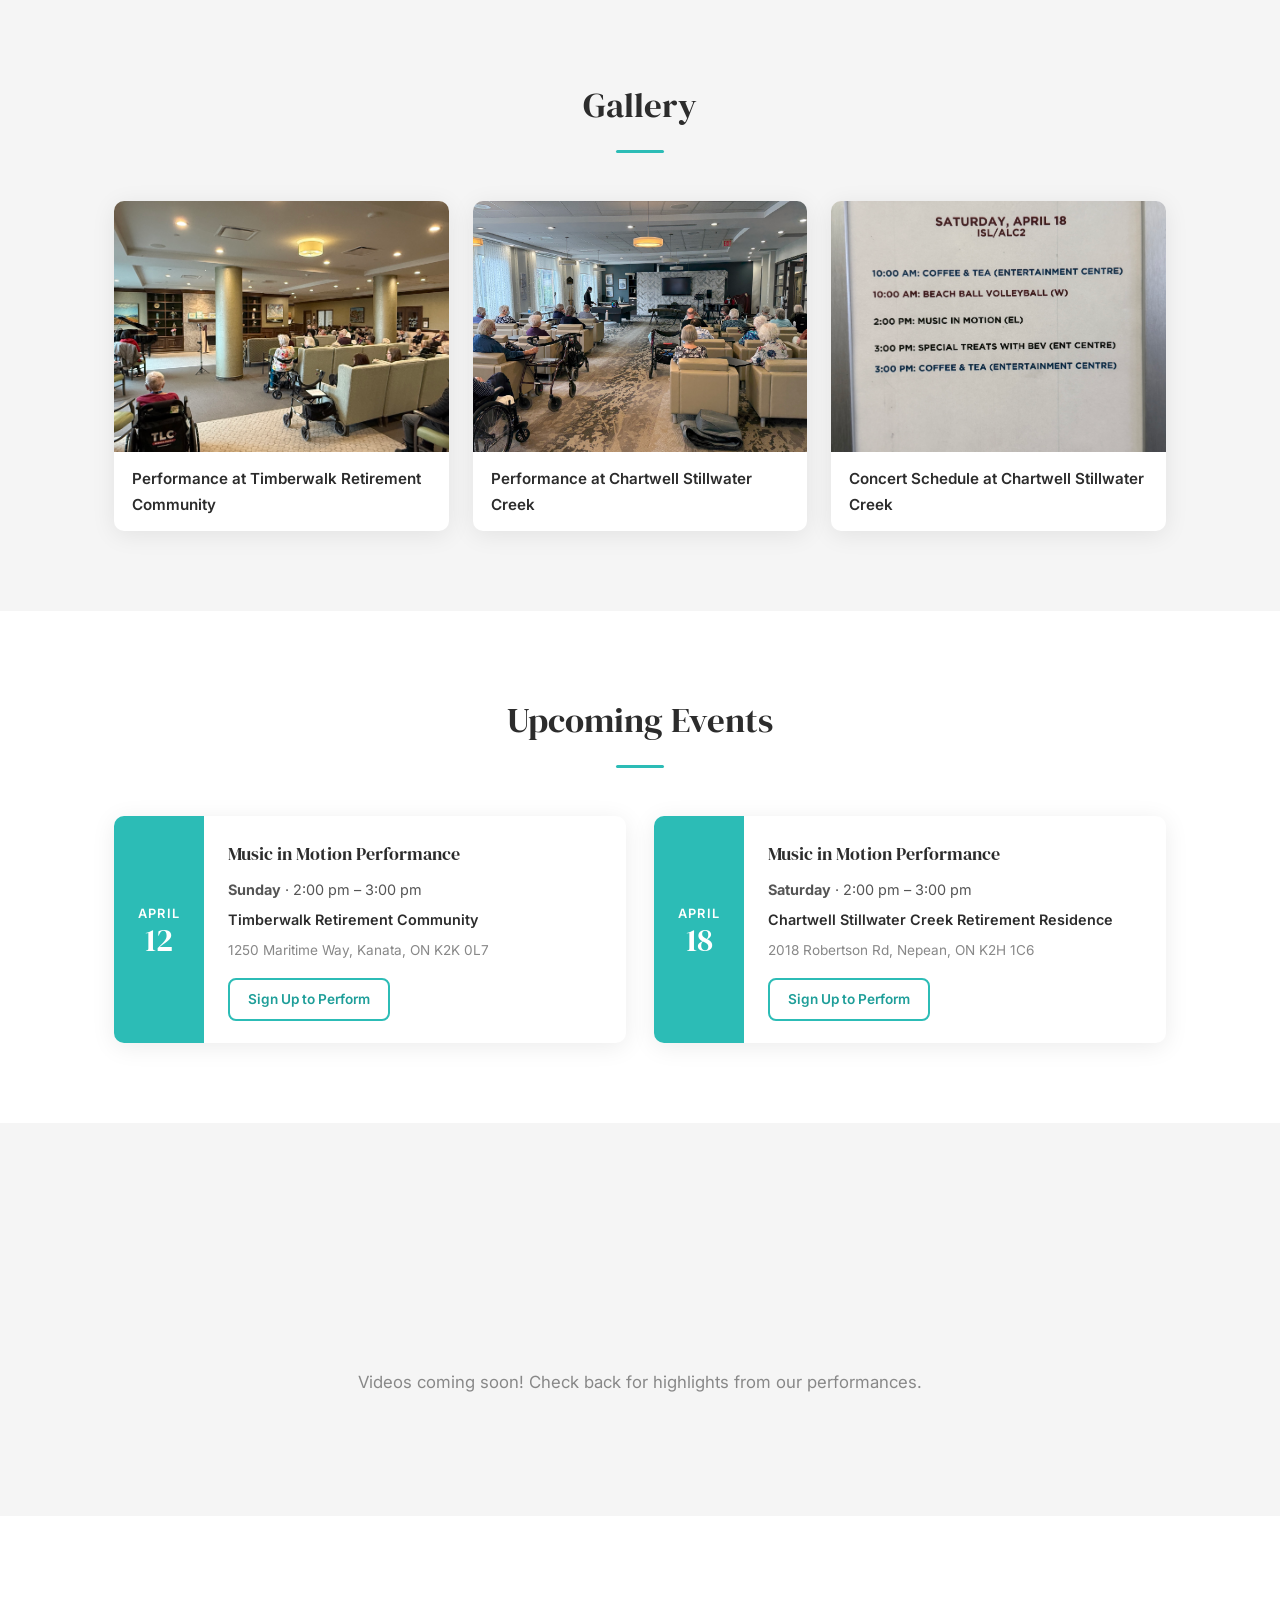
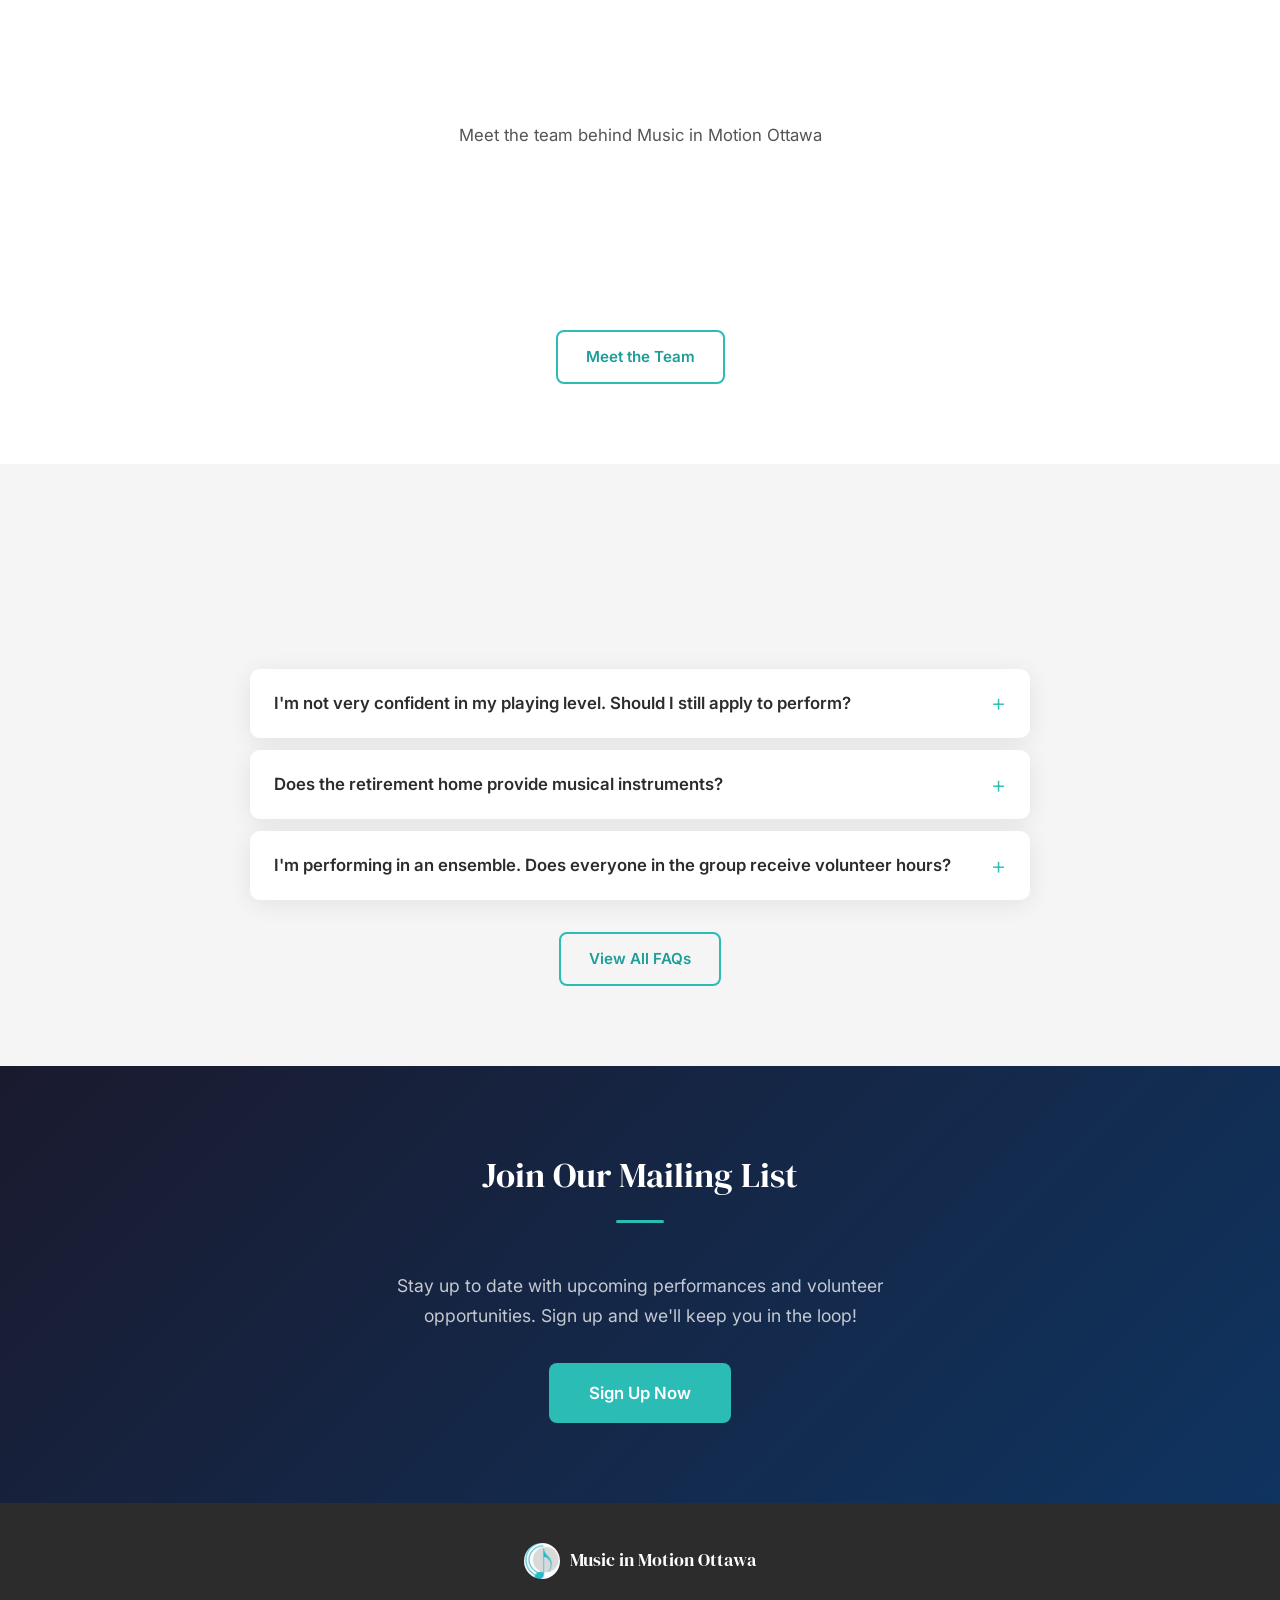
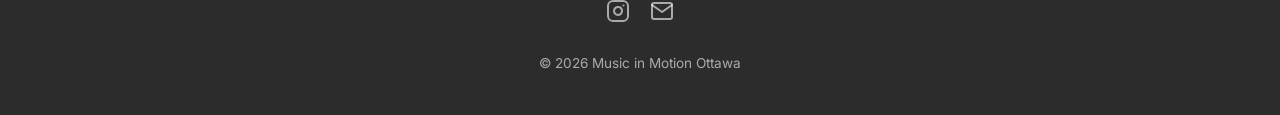
==== commit b892dfd7: "Add Programs archive page, Gallery section, and site updates - Add programs.html listing 8 past conc" ====
--- a/index.html
+++ b/index.html
@@ -29,6 +29,7 @@
         <li><a href="#videos">Videos</a></li>
         <li><a href="committee.html">Committee</a></li>
         <li><a href="#faq">FAQ</a></li>
+        <li><a href="programs.html">Programs</a></li>
         <li><a href="#join" class="nav-cta">Join Us</a></li>
       </ul>
     </div>
@@ -55,8 +56,21 @@
     </div>
   </section>
 
+  <!-- Gallery -->
+  <section id="gallery" class="section section-alt">
+    <div class="container">
+      <h2 class="section-title">Gallery</h2>
+      <div id="gallery-grid" class="gallery-grid">
+        <!-- Populated by config.js -->
+      </div>
+      <p id="gallery-placeholder" class="placeholder-text" style="display:none;">
+        Photos coming soon! Check back for highlights from our performances.
+      </p>
+    </div>
+  </section>
+
   <!-- Upcoming Events -->
-  <section id="events" class="section section-alt">
+  <section id="events" class="section">
     <div class="container">
       <h2 class="section-title">Upcoming Events</h2>
       <div id="events-grid" class="events-grid">
@@ -66,7 +80,7 @@
   </section>
 
   <!-- Videos -->
-  <section id="videos" class="section">
+  <section id="videos" class="section section-alt">
     <div class="container">
       <h2 class="section-title">Videos</h2>
       <div id="videos-grid" class="videos-grid">
@@ -79,7 +93,7 @@
   </section>
 
   <!-- Committee -->
-  <section id="committee" class="section section-alt">
+  <section id="committee" class="section">
     <div class="container">
       <h2 class="section-title">MiM Committee</h2>
       <p class="committee-intro">Meet the team behind Music in Motion Ottawa</p>
@@ -93,7 +107,7 @@
   </section>
 
   <!-- FAQ -->
-  <section id="faq" class="section">
+  <section id="faq" class="section section-alt">
     <div class="container">
       <h2 class="section-title">Frequently Asked Questions</h2>
       <div class="faq-list">
@@ -174,6 +188,23 @@
         aboutBody.appendChild(p);
       });
 
+      // Gallery
+      var galleryGrid = document.getElementById("gallery-grid");
+      var galleryPlaceholder = document.getElementById("gallery-placeholder");
+      if (C.gallery.length === 0) {
+        galleryGrid.style.display = "none";
+        galleryPlaceholder.style.display = "block";
+      } else {
+        C.gallery.forEach(function (photo) {
+          var item = document.createElement("div");
+          item.className = "gallery-item";
+          item.innerHTML =
+            '<img src="' + photo.src + '" alt="' + photo.caption + '" loading="lazy">' +
+            '<p class="gallery-caption">' + photo.caption + '</p>';
+          galleryGrid.appendChild(item);
+        });
+      }
+
       // Events
       const eventsGrid = document.getElementById("events-grid");
       if (C.events.length === 0) {
@@ -316,7 +347,7 @@
       });
 
       // -- Scroll reveal animation --
-      var revealEls = document.querySelectorAll(".section-title, .event-card, .video-item, .about-text, .join-container, .committee-grid, .faq-list");
+      var revealEls = document.querySelectorAll(".section-title, .event-card, .video-item, .about-text, .join-container, .committee-grid, .faq-list, .gallery-item");
       var observer = new IntersectionObserver(function (entries) {
         entries.forEach(function (entry) {
           if (entry.isIntersecting) {
--- a/style.css
+++ b/style.css
@@ -52,7 +52,9 @@
 .video-item,
 .about-text,
 .join-container,
-.committee-grid {
+.committee-grid,
+.program-card,
+.gallery-item {
   opacity: 0;
   transform: translateY(30px);
   transition: opacity .6s ease, transform .6s ease;
@@ -161,7 +163,7 @@
   align-items: center;
   justify-content: center;
   text-align: center;
-  background: linear-gradient(135deg, #1a1a2e 0%, #16213e 50%, #0f3460 100%);
+  background: url('images/hero-background.jpg') center/cover no-repeat;
   overflow: hidden;
 }
 
@@ -169,8 +171,9 @@
   position: absolute;
   inset: 0;
   background:
-    radial-gradient(circle at 20% 80%, rgba(44,188,182,.25) 0%, transparent 50%),
-    radial-gradient(circle at 80% 20%, rgba(44,188,182,.15) 0%, transparent 50%);
+    linear-gradient(135deg, rgba(26,26,46,.75) 0%, rgba(15,52,96,.7) 100%),
+    radial-gradient(circle at 20% 80%, rgba(44,188,182,.2) 0%, transparent 50%),
+    radial-gradient(circle at 80% 20%, rgba(44,188,182,.1) 0%, transparent 50%);
 }
 
 .hero-content {
@@ -629,6 +632,82 @@
   line-height: 1.7;
 }
 
+/* ---- Gallery ---- */
+
+.gallery-grid {
+  display: grid;
+  grid-template-columns: repeat(auto-fit, minmax(300px, 1fr));
+  gap: 24px;
+}
+
+.gallery-item {
+  border-radius: var(--radius);
+  overflow: hidden;
+  box-shadow: var(--shadow);
+  background: var(--white);
+  transition: transform var(--transition), box-shadow var(--transition);
+}
+
+.gallery-item:hover {
+  transform: translateY(-4px);
+  box-shadow: 0 8px 32px rgba(0,0,0,.12);
+}
+
+.gallery-item img {
+  width: 100%;
+  aspect-ratio: 4 / 3;
+  object-fit: cover;
+  display: block;
+}
+
+.gallery-caption {
+  padding: 14px 18px;
+  font-weight: 600;
+  font-size: .95rem;
+  color: var(--charcoal);
+}
+
+/* ---- Programs ---- */
+
+.programs-grid {
+  display: grid;
+  grid-template-columns: repeat(auto-fit, minmax(300px, 1fr));
+  gap: 24px;
+}
+
+.program-card {
+  background: var(--white);
+  border-radius: var(--radius);
+  box-shadow: var(--shadow);
+  padding: 24px 28px;
+  display: flex;
+  align-items: center;
+  justify-content: space-between;
+  gap: 16px;
+  transition: transform var(--transition), box-shadow var(--transition);
+}
+
+.program-card:hover {
+  transform: translateY(-4px);
+  box-shadow: 0 8px 32px rgba(0,0,0,.12);
+}
+
+.program-info h3 {
+  font-size: 1.05rem;
+  margin-bottom: 4px;
+}
+
+.program-date {
+  font-size: .9rem;
+  color: var(--grey-medium);
+}
+
+.program-card .btn {
+  flex-shrink: 0;
+  padding: 8px 18px;
+  font-size: .85rem;
+}
+
 /* ---- Active nav link ---- */
 
 .nav-links a.active {
@@ -677,4 +756,7 @@
 @media (max-width: 480px) {
   .events-grid { grid-template-columns: 1fr; }
   .videos-grid { grid-template-columns: 1fr; }
-}
+  .programs-grid { grid-template-columns: 1fr; }
+  .program-card { flex-direction: column; align-items: flex-start; }
+  .gallery-grid { grid-template-columns: 1fr; }
+}
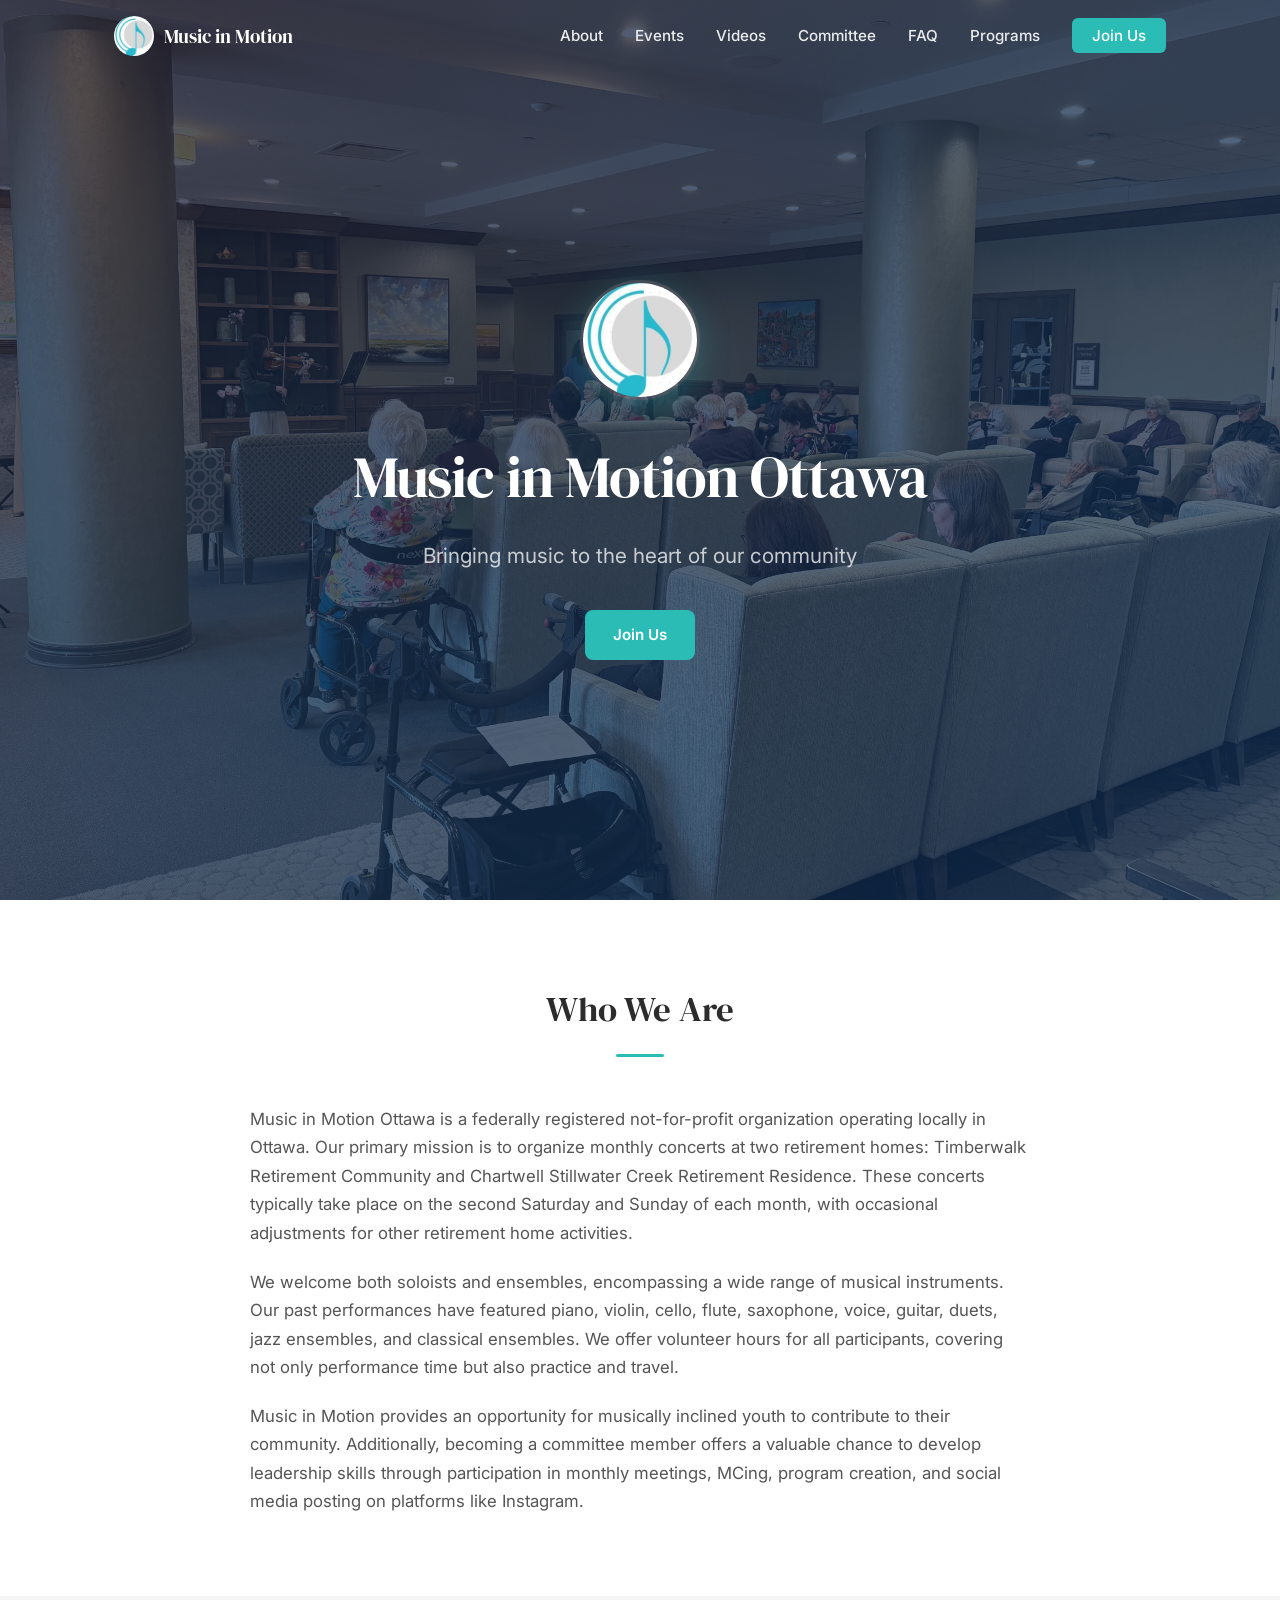
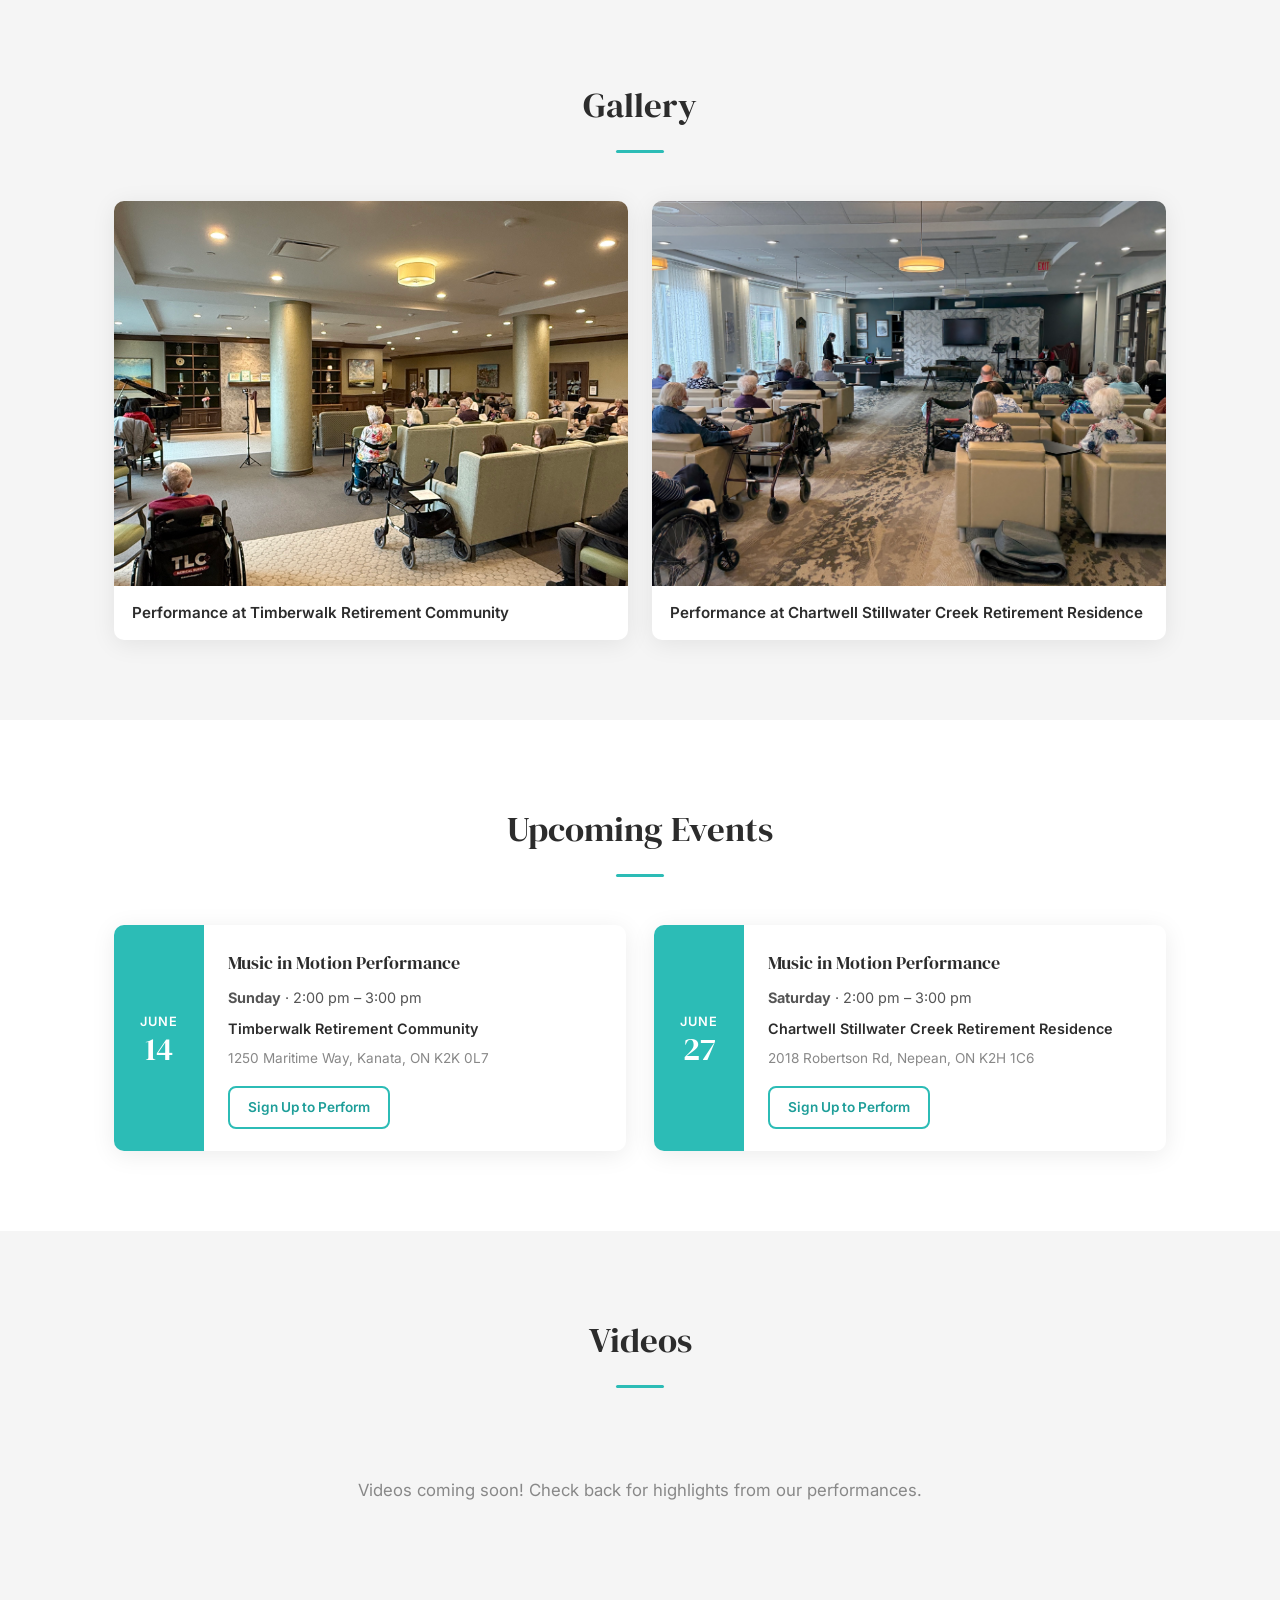
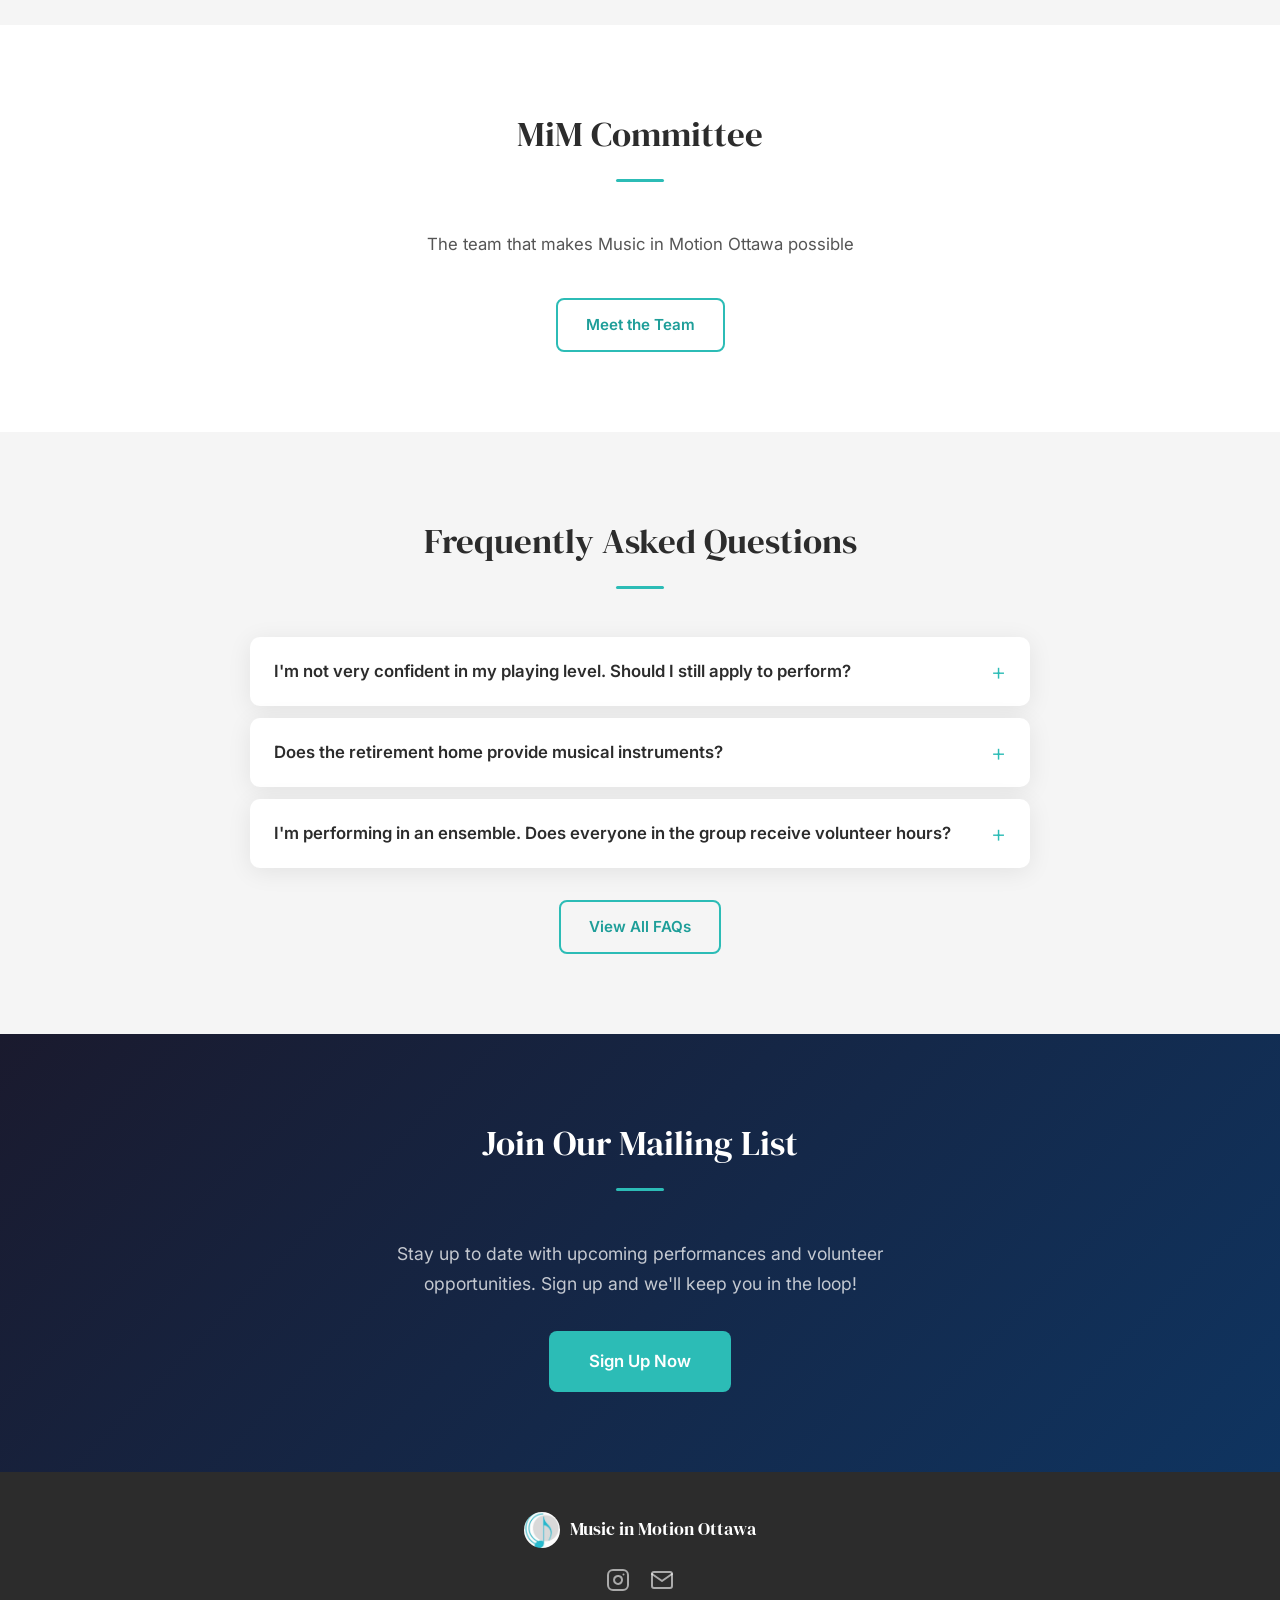
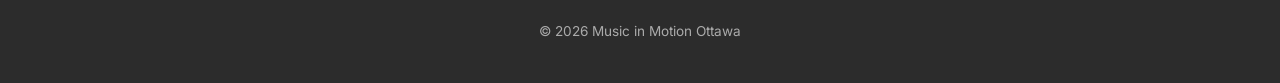
==== commit 62c4b297: "update mim committee members Signed-off-by: musicinmotionottawa <musicinmotionottawa@gmail.com>" ====
--- a/index.html
+++ b/index.html
@@ -96,11 +96,8 @@
   <section id="committee" class="section">
     <div class="container">
       <h2 class="section-title">MiM Committee</h2>
-      <p class="committee-intro">Meet the team behind Music in Motion Ottawa</p>
-      <div id="committee-grid" class="committee-grid">
-        <p class="placeholder-text">Committee member profiles coming soon! Check back for photos and bios of the team that makes Music in Motion possible.</p>
-      </div>
-      <div style="text-align:center; margin-top:32px;">
+      <p class="committee-intro">The team that makes Music in Motion Ottawa possible</p>
+      <div style="text-align:center; margin-top:24px;">
         <a href="committee.html" class="btn btn-outline">Meet the Team</a>
       </div>
     </div>
--- a/style.css
+++ b/style.css
@@ -505,6 +505,10 @@
 
 /* ---- Committee ---- */
 
+.committee-section {
+  background: linear-gradient(135deg, #1a1a2e 0%, #0f3460 100%);
+}
+
 .committee-intro {
   text-align: center;
   color: var(--grey-dark);
@@ -512,24 +516,31 @@
   margin-bottom: 40px;
 }
 
+.committee-section .committee-intro {
+  color: rgba(255,255,255,.75);
+}
+
+.committee-section-heading {
+  font-family: 'DM Serif Display', serif;
+  font-size: 1.5rem;
+  color: var(--white);
+  margin-top: 48px;
+  margin-bottom: 24px;
+}
+
+.committee-section-heading:first-child {
+  margin-top: 0;
+}
+
 .committee-grid {
   display: grid;
-  grid-template-columns: repeat(auto-fit, minmax(280px, 1fr));
-  gap: 32px;
+  grid-template-columns: repeat(auto-fit, minmax(180px, 1fr));
+  gap: 12px 24px;
 }
 
 .committee-card {
-  background: var(--white);
-  border-radius: var(--radius);
-  box-shadow: var(--shadow);
-  overflow: hidden;
   text-align: center;
-  transition: transform var(--transition), box-shadow var(--transition);
-}
-
-.committee-card:hover {
-  transform: translateY(-4px);
-  box-shadow: 0 8px 32px rgba(0,0,0,.12);
+  padding: 16px 12px;
 }
 
 .committee-photo {
@@ -539,20 +550,27 @@
   background: var(--grey-light);
 }
 
+.committee-photo-placeholder {
+  width: 100%;
+  aspect-ratio: 1;
+  background: var(--grey-light);
+}
+
 .committee-info {
-  padding: 20px 24px 28px;
+  padding: 0;
 }
 
 .committee-name {
-  font-size: 1.2rem;
+  font-size: 1.15rem;
+  color: var(--white);
   margin-bottom: 4px;
 }
 
 .committee-role {
-  font-size: .9rem;
-  color: var(--teal-dark);
-  font-weight: 600;
-  margin-bottom: 12px;
+  font-size: .85rem;
+  color: var(--teal);
+  font-weight: 500;
+  margin-bottom: 0;
 }
 
 .committee-bio {
@@ -670,9 +688,21 @@
 /* ---- Programs ---- */
 
 .programs-grid {
-  display: grid;
-  grid-template-columns: repeat(auto-fit, minmax(300px, 1fr));
+  display: flex;
+  flex-direction: column;
   gap: 24px;
+}
+
+.programs-year-heading {
+  font-size: clamp(1.3rem, 2.5vw, 1.7rem);
+  color: var(--charcoal);
+  padding-bottom: 8px;
+  border-bottom: 3px solid var(--teal);
+  margin-top: 16px;
+}
+
+.programs-year-heading:first-child {
+  margin-top: 0;
 }
 
 .program-card {
@@ -756,7 +786,7 @@
 @media (max-width: 480px) {
   .events-grid { grid-template-columns: 1fr; }
   .videos-grid { grid-template-columns: 1fr; }
-  .programs-grid { grid-template-columns: 1fr; }
+  .programs-grid { gap: 16px; }
   .program-card { flex-direction: column; align-items: flex-start; }
   .gallery-grid { grid-template-columns: 1fr; }
 }
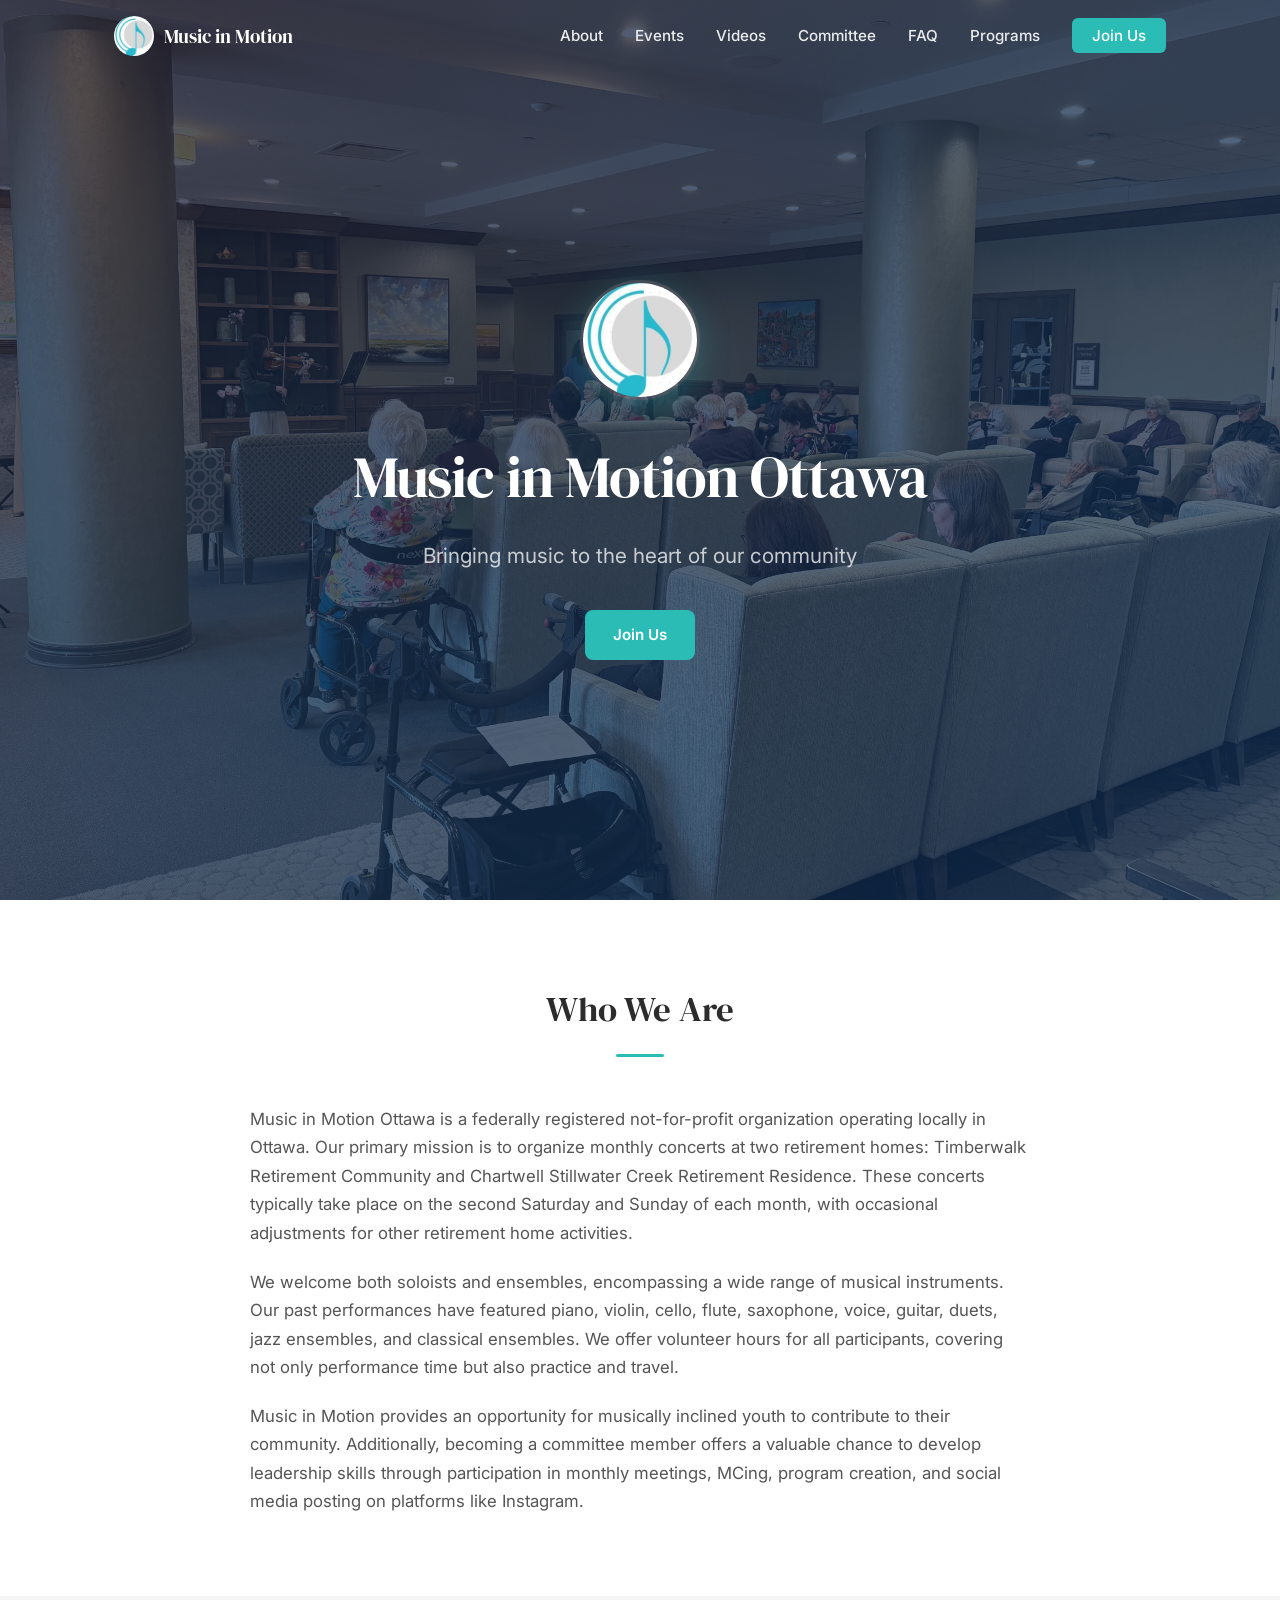
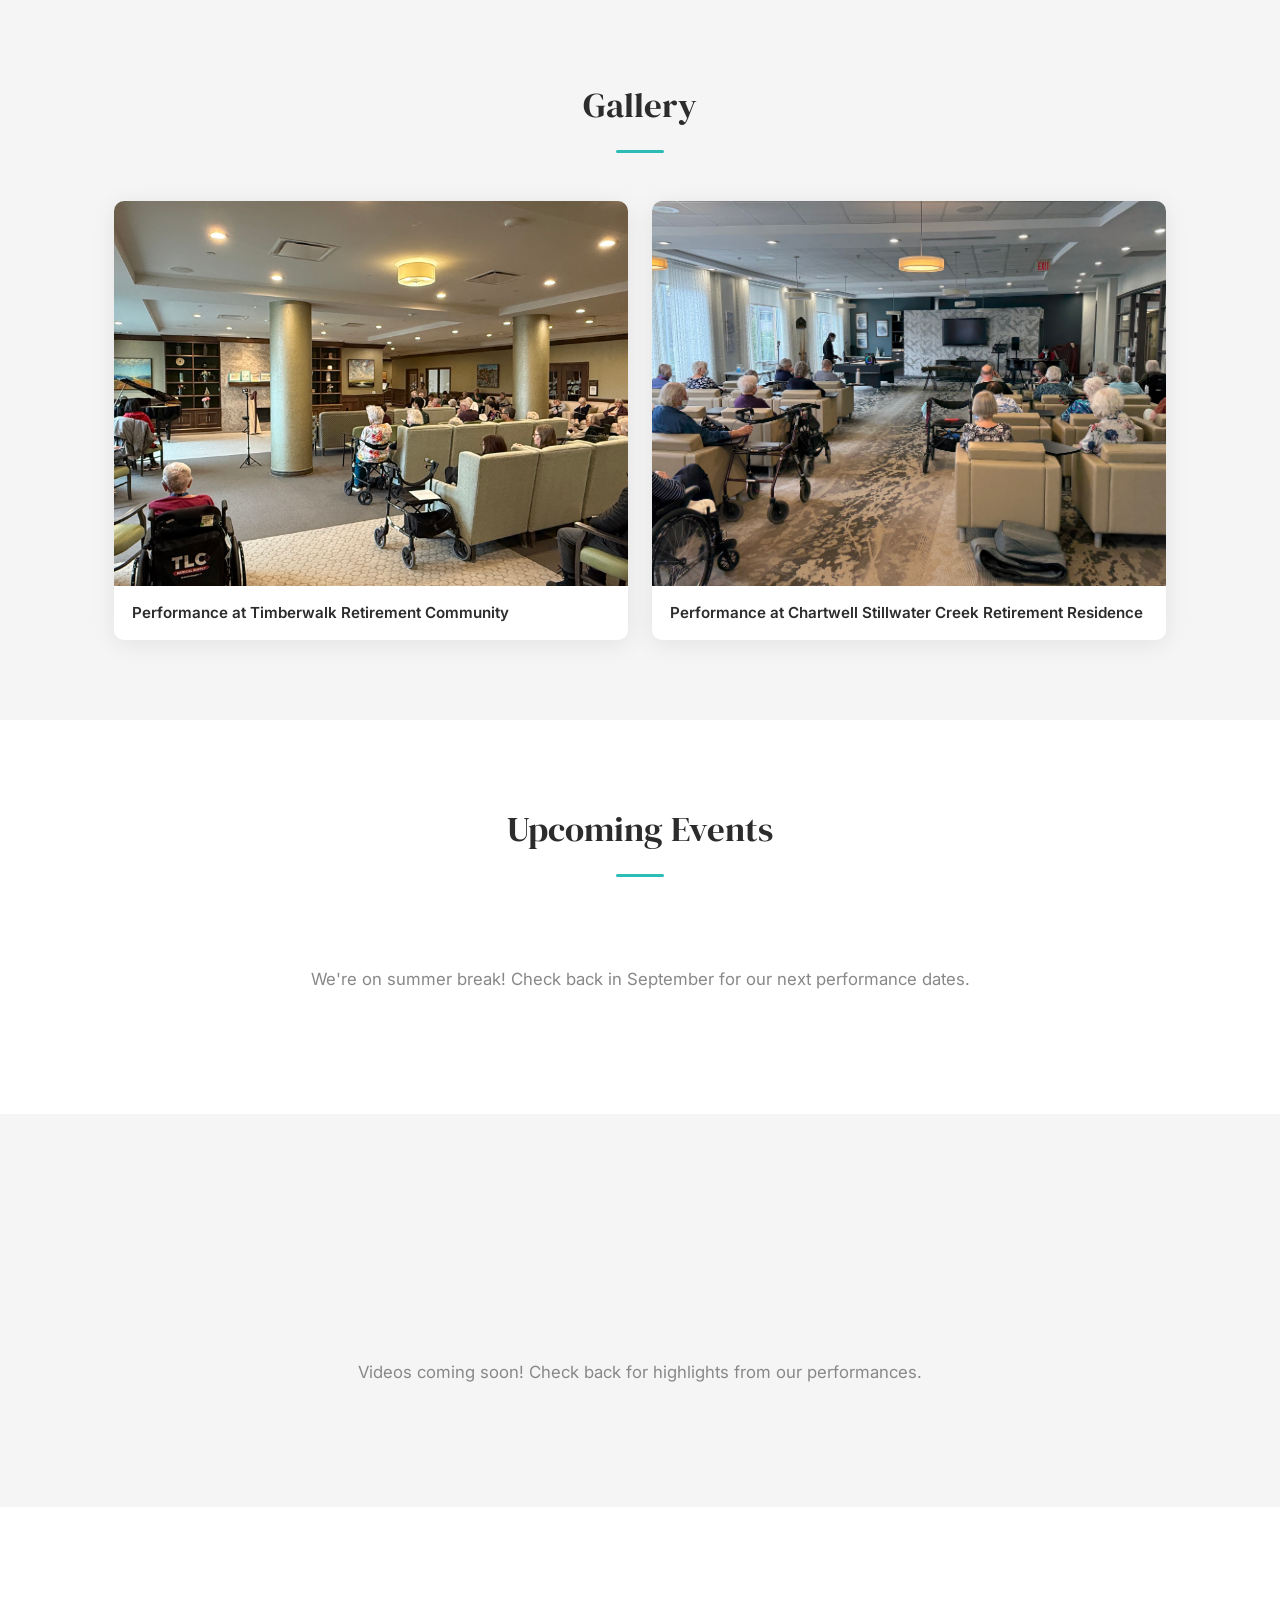
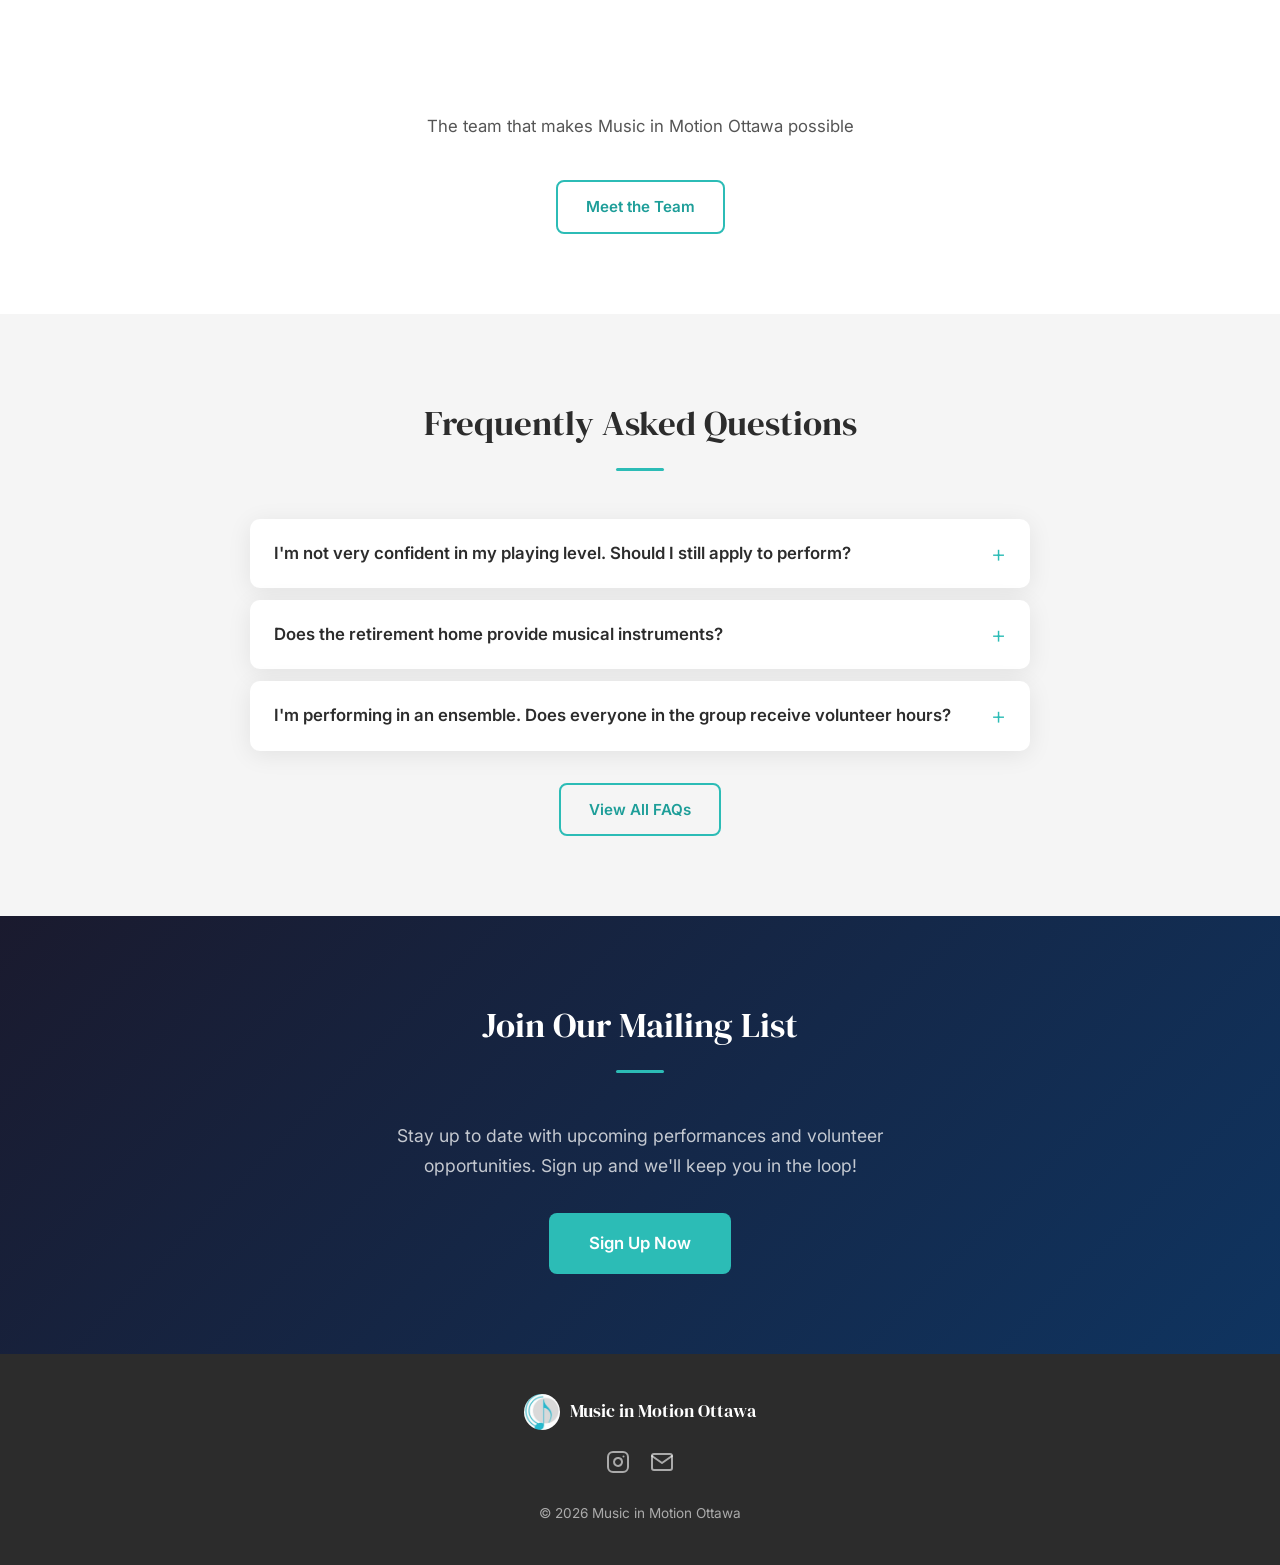
==== commit 8502f54a: "Add June 2026 programs and set summer break message Add the June 14 and June 27 performance programs" ====
--- a/index.html
+++ b/index.html
@@ -205,7 +205,7 @@
       // Events
       const eventsGrid = document.getElementById("events-grid");
       if (C.events.length === 0) {
-        eventsGrid.innerHTML = '<p class="placeholder-text">No upcoming events right now. Check back soon!</p>';
+        eventsGrid.innerHTML = '<p class="placeholder-text">We\'re on summer break! Check back in September for our next performance dates.</p>';
       } else {
         C.events.forEach(function (ev) {
           const card = document.createElement("div");
